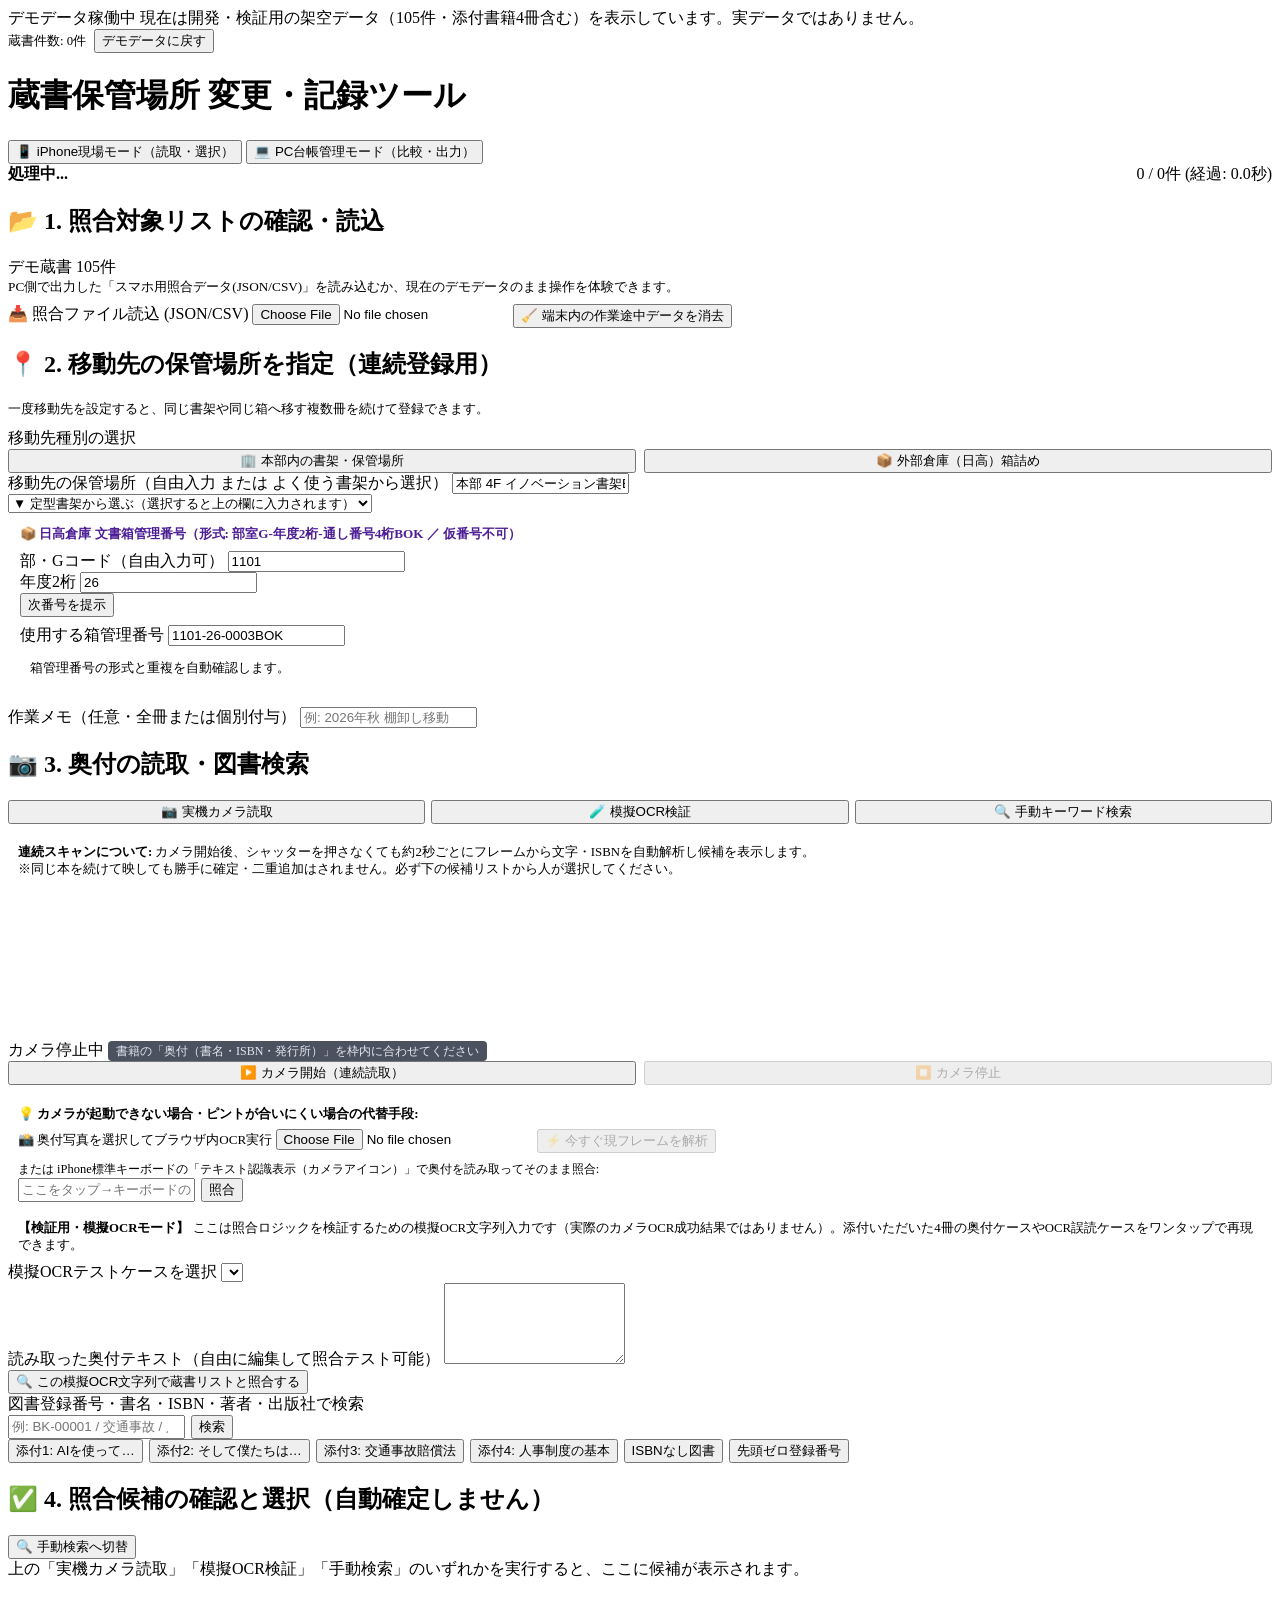
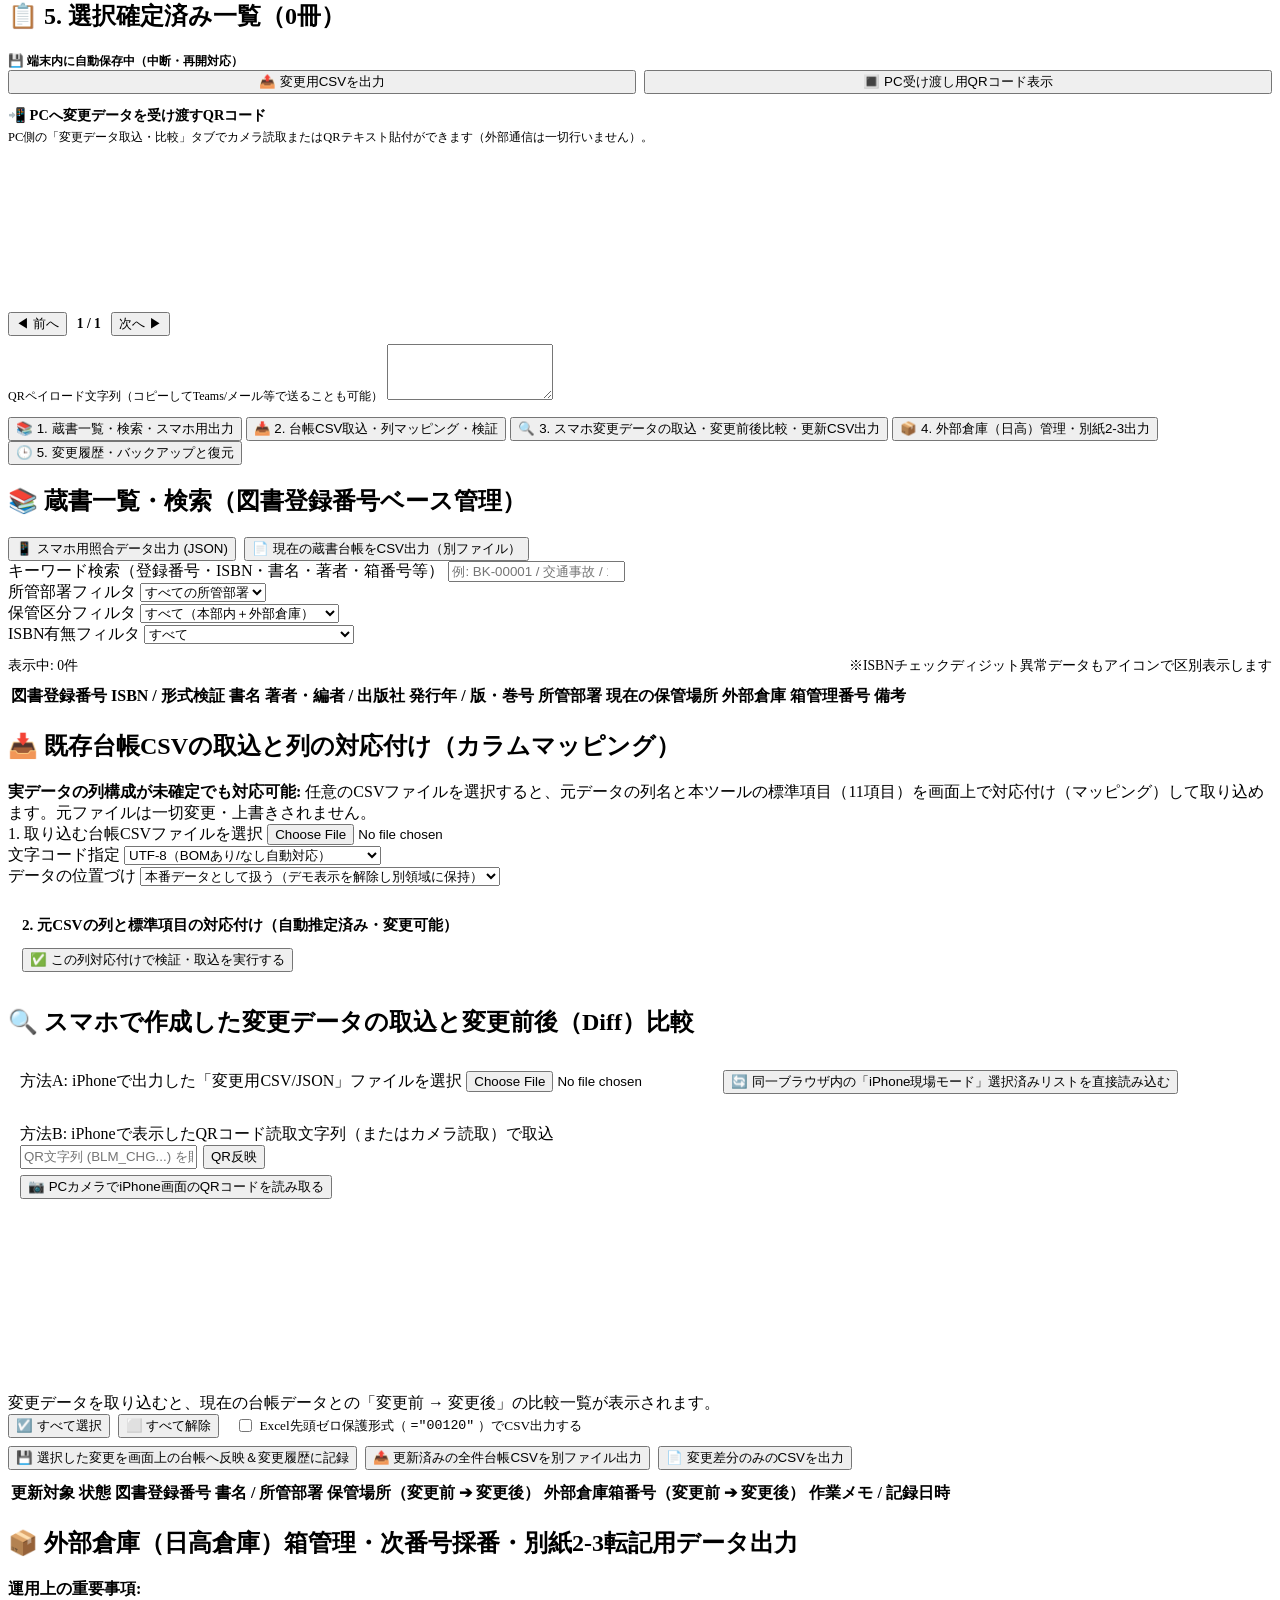
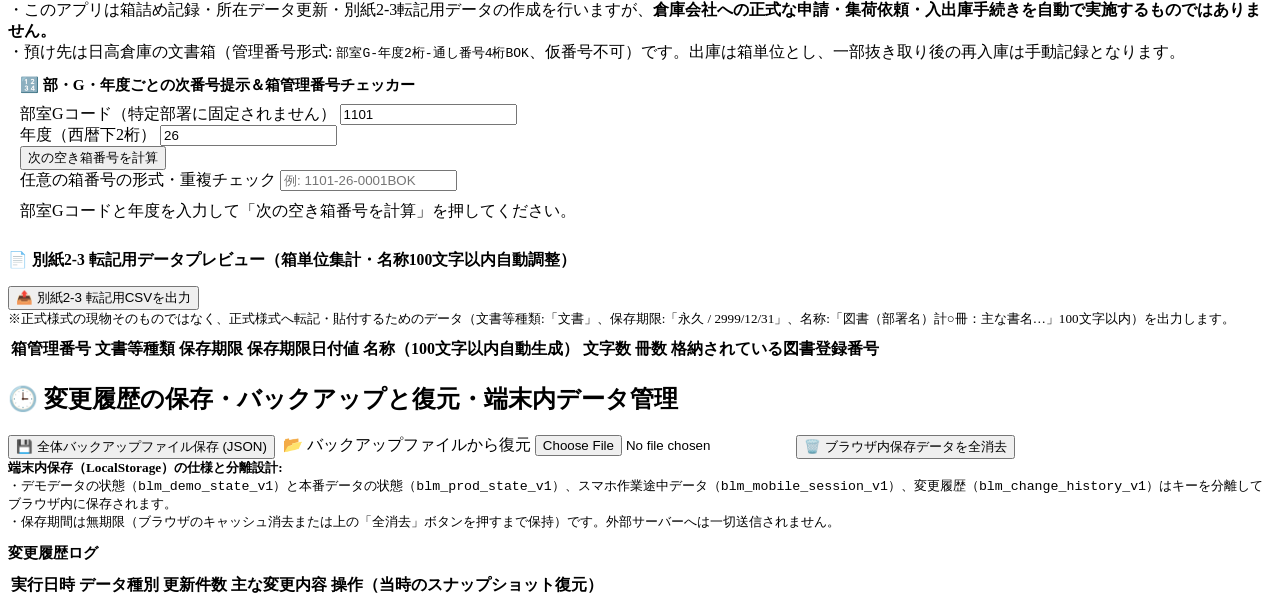
==== index.html @ f061bc01 "Deploy demo app file: index.html" ====
<!DOCTYPE html>
<html lang="ja">
<head>
  <meta charset="UTF-8" />
  <meta name="viewport" content="width=device-width, initial-scale=1.0, maximum-scale=1.0, user-scalable=no" />
  <title>蔵書保管場所 変更・記録システム</title>
  <link rel="stylesheet" href="css/styles.css" />
</head>
<body>

  <!-- データ種別常時明示バナー（デモデータと本番データの混同防止） -->
  <div id="dataModeBanner" class="data-mode-banner is-demo">
    <div>
      <span id="dataModeBadge" class="badge badge-demo">デモデータ稼働中</span>
      <span id="dataModeText">現在は開発・検証用の架空データ（105件・添付書籍4冊含む）を表示しています。実データではありません。</span>
    </div>
    <div style="display:flex; gap:8px; align-items:center;">
      <span id="catalogCountLabel" style="font-size:0.8rem;">蔵書件数: 0件</span>
      <button type="button" id="btnResetToDemo" class="btn btn-outline btn-sm">デモデータに戻す</button>
    </div>
  </div>

  <!-- アプリヘッダー（iPhone現場モード / PC台帳管理モード切替） -->
  <header class="app-header">
    <div class="header-inner">
      <div class="app-title-group">
        <h1 class="app-title">蔵書保管場所 変更・記録ツール</h1>
      </div>
      <div class="mode-switch-group" role="tablist" aria-label="利用端末モード切替">
        <button type="button" id="btnSwitchMobile" class="mode-btn active" role="tab" aria-selected="true">
          📱 iPhone現場モード（読取・選択）
        </button>
        <button type="button" id="btnSwitchPc" class="mode-btn" role="tab" aria-selected="false">
          💻 PC台帳管理モード（比較・出力）
        </button>
      </div>
    </div>
  </header>

  <main class="main-container">
    <!-- 長時間処理用の進捗表示パネル -->
    <div id="globalProgressPanel" class="progress-panel hidden" role="status" aria-live="polite">
      <div style="display:flex; justify-content:space-between; align-items:center;">
        <strong id="progressStepText">処理中...</strong>
        <span id="progressMetaText">0 / 0件 (経過: 0.0秒)</span>
      </div>
      <div class="progress-bar-track">
        <div id="progressBarFill" class="progress-bar-fill"></div>
      </div>
    </div>

    <!-- =================================================================== -->
    <!-- 📱 1. iPhone現場モード（片手操作・連続読取・候補照合・移動先付与） -->
    <!-- =================================================================== -->
    <section id="mobileViewSection" class="view-section mobile-view">

      <!-- ステップ0: 照合用データの確認・読込 -->
      <div class="card">
        <div class="card-header">
          <h2 class="card-title">📂 1. 照合対象リストの確認・読込</h2>
          <span id="mobileCatalogStatus" class="badge badge-demo">デモ蔵書 105件</span>
        </div>
        <p style="margin:0 0 8px 0; font-size:0.83rem; color:var(--text-sub);">
          PC側で出力した「スマホ用照合データ(JSON/CSV)」を読み込むか、現在のデモデータのまま操作を体験できます。
        </p>
        <div style="display:flex; gap:8px; flex-wrap:wrap;">
          <label class="btn btn-outline btn-sm" style="cursor:pointer;">
            📥 照合ファイル読込 (JSON/CSV)
            <input type="file" id="mobileLoadCatalogInput" accept=".json,.csv" class="hidden" />
          </label>
          <button type="button" id="btnMobileClearStorage" class="btn btn-outline btn-sm">
            🧹 端末内の作業途中データを消去
          </button>
        </div>
      </div>

      <!-- ステップ1: 移動先の指定（連続登録のために先に固定セット） -->
      <div class="card" style="border-left: 5px solid var(--primary);">
        <div class="card-header">
          <h2 class="card-title">📍 2. 移動先の保管場所を指定（連続登録用）</h2>
        </div>
        <p style="margin:0 0 10px 0; font-size:0.83rem; color:var(--text-sub);">
          一度移動先を設定すると、同じ書架や同じ箱へ移す複数冊を続けて登録できます。
        </p>

        <div class="form-group">
          <label class="form-label">移動先種別の選択</label>
          <div style="display:grid; grid-template-columns:1fr 1fr; gap:8px;">
            <button type="button" id="btnDestModeHq" class="btn btn-primary">🏢 本部内の書架・保管場所</button>
            <button type="button" id="btnDestModeWarehouse" class="btn btn-outline">📦 外部倉庫（日高）箱詰め</button>
          </div>
        </div>

        <!-- 本部内保管場所の入力欄 -->
        <div id="hqDestConfigArea">
          <div class="form-group">
            <label class="form-label" for="mobileHqLocationInput">移動先の保管場所（自由入力 または よく使う書架から選択）</label>
            <input type="text" id="mobileHqLocationInput" class="input" placeholder="例: 本部 4F イノベーション書架B-1" value="本部 4F イノベーション書架B-1" />
          </div>
          <div class="form-group">
            <select id="mobileHqPresetSelect" class="select">
              <option value="">▼ 定型書架から選ぶ（選択すると上の欄に入力されます）</option>
              <option value="本部 4F イノベーション書架B-1">本部 4F イノベーション書架B-1</option>
              <option value="本部 3F 企画書架A-2">本部 3F 企画書架A-2</option>
              <option value="本部 5F 法務書架C-1">本部 5F 法務書架C-1</option>
              <option value="本部 2F 人事書架D-3">本部 2F 人事書架D-3</option>
              <option value="本部 2F 書庫ロッカー1">本部 2F 書庫ロッカー1</option>
              <option value="本部 6F システム書架S-2">本部 6F システム書架S-2</option>
            </select>
          </div>
        </div>

        <!-- 外部倉庫（日高）箱番号の設定欄 -->
        <div id="warehouseDestConfigArea" class="hidden" style="background:var(--accent-warehouse-light); padding:12px; border-radius:8px; margin-bottom:10px;">
          <div style="font-size:0.82rem; color:#4c1d95; margin-bottom:8px; font-weight:600;">
            📦 日高倉庫 文書箱管理番号（形式: 部室G-年度2桁-通し番号4桁BOK ／ 仮番号不可）
          </div>
          <div class="form-row" style="grid-template-columns: 1fr 90px auto; align-items:end; margin-bottom:8px;">
            <div>
              <label class="form-label" for="mobileBoxDeptInput">部・Gコード（自由入力可）</label>
              <input type="text" id="mobileBoxDeptInput" class="input" placeholder="例: 1101" value="1101" />
            </div>
            <div>
              <label class="form-label" for="mobileBoxYearInput">年度2桁</label>
              <input type="text" id="mobileBoxYearInput" class="input" placeholder="26" value="26" maxlength="2" />
            </div>
            <div>
              <button type="button" id="btnSuggestNextBoxMobile" class="btn btn-warehouse">次番号を提示</button>
            </div>
          </div>
          <div class="form-group" style="margin-bottom:6px;">
            <label class="form-label" for="mobileBoxNumberInput">使用する箱管理番号</label>
            <input type="text" id="mobileBoxNumberInput" class="input" placeholder="例: 1101-26-0001BOK" value="1101-26-0003BOK" />
          </div>
          <div id="mobileBoxValidationStatus" class="alert alert-info" style="margin-bottom:0; padding:8px 10px; font-size:0.8rem;">
            箱管理番号の形式と重複を自動確認します。
          </div>
        </div>

        <div class="form-group" style="margin-bottom:0;">
          <label class="form-label" for="mobileWorkerNoteInput">作業メモ（任意・全冊または個別付与）</label>
          <input type="text" id="mobileWorkerNoteInput" class="input" placeholder="例: 2026年秋 棚卸し移動" />
        </div>
      </div>

      <!-- ステップ2: 奥付の読取（カメラ連続読取 / 模擬OCR検証 / 手動検索） -->
      <div class="card">
        <div class="card-header">
          <h2 class="card-title">📷 3. 奥付の読取・図書検索</h2>
        </div>

        <!-- 読取モード切替ボタン -->
        <div style="display:grid; grid-template-columns:1fr 1fr 1fr; gap:6px; margin-bottom:12px;">
          <button type="button" id="btnScanTabCamera" class="btn btn-primary btn-sm">📷 実機カメラ読取</button>
          <button type="button" id="btnScanTabMockOcr" class="btn btn-outline btn-sm">🧪 模擬OCR検証</button>
          <button type="button" id="btnScanTabManual" class="btn btn-outline btn-sm">🔍 手動キーワード検索</button>
        </div>

        <!-- (A) 実機カメラ連続読取パネル -->
        <div id="scanPanelCamera">
          <div class="alert alert-info" style="font-size:0.8rem; padding:8px 10px;">
            <strong>連続スキャンについて:</strong> カメラ開始後、シャッターを押さなくても約2秒ごとにフレームから文字・ISBNを自動解析し候補を表示します。<br/>
            ※同じ本を続けて映しても勝手に確定・二重追加はされません。必ず下の候補リストから人が選択してください。
          </div>

          <div class="camera-box" id="cameraViewport">
            <video id="cameraVideo" playsinline muted></video>
            <canvas id="cameraCaptureCanvas" class="hidden"></canvas>
            <div class="camera-guide-overlay">
              <span id="cameraStatusPill" class="camera-status-pill">カメラ停止中</span>
              <span style="font-size:0.75rem; color:#e2e8f0; background:rgba(15,23,42,0.75); padding:3px 8px; border-radius:4px; align-self:center;">
                書籍の「奥付（書名・ISBN・発行所）」を枠内に合わせてください
              </span>
            </div>
          </div>

          <div style="display:grid; grid-template-columns:1fr 1fr; gap:8px; margin-bottom:10px;">
            <button type="button" id="btnStartCamera" class="btn btn-primary">▶️ カメラ開始（連続読取）</button>
            <button type="button" id="btnStopCamera" class="btn btn-danger" disabled>⏹️ カメラ停止</button>
          </div>

          <!-- カメラが使えない環境や反射時の代替操作（静止画選択 & iOS標準テキスト認識入力） -->
          <div style="background:var(--bg-subtle); border:1px solid var(--border-color); border-radius:8px; padding:10px; font-size:0.82rem;">
            <div style="font-weight:700; margin-bottom:6px; color:var(--text-main);">
              💡 カメラが起動できない場合・ピントが合いにくい場合の代替手段:
            </div>
            <div style="display:flex; flex-wrap:wrap; gap:8px; margin-bottom:8px;">
              <label class="btn btn-outline btn-sm" style="cursor:pointer;">
                📸 奥付写真を選択してブラウザ内OCR実行
                <input type="file" id="cameraPhotoFallbackInput" accept="image/*" capture="environment" class="hidden" />
              </label>
              <button type="button" id="btnAnalyzeCurrentFrameNow" class="btn btn-outline btn-sm" disabled>
                ⚡ 今すぐ現フレームを解析
              </button>
            </div>
            <div>
              <label class="form-label" for="iosLiveTextInput" style="font-size:0.78rem;">
                または iPhone標準キーボードの「テキスト認識表示（カメラアイコン）」で奥付を読み取ってそのまま照合:
              </label>
              <div style="display:flex; gap:6px;">
                <input type="text" id="iosLiveTextInput" class="input" placeholder="ここをタップ→キーボードのカメラ読取またはISBN入力" />
                <button type="button" id="btnRunLiveTextMatch" class="btn btn-primary btn-sm" style="white-space:nowrap;">照合</button>
              </div>
            </div>
          </div>
        </div>

        <!-- (B) 模擬OCR検証パネル（実機カメラなしで全ケースを検証可能） -->
        <div id="scanPanelMockOcr" class="hidden">
          <div class="alert alert-warning" style="font-size:0.8rem; padding:8px 10px;">
            <strong>【検証用・模擬OCRモード】</strong> ここは照合ロジックを検証するための模擬OCR文字列入力です（実際のカメラOCR成功結果ではありません）。添付いただいた4冊の奥付ケースやOCR誤読ケースをワンタップで再現できます。
          </div>
          <div class="form-group">
            <label class="form-label" for="mockOcrPresetSelect">模擬OCRテストケースを選択</label>
            <select id="mockOcrPresetSelect" class="select"></select>
          </div>
          <div class="form-group">
            <label class="form-label" for="mockOcrRawTextarea">読み取った奥付テキスト（自由に編集して照合テスト可能）</label>
            <textarea id="mockOcrRawTextarea" class="textarea" rows="5"></textarea>
          </div>
          <button type="button" id="btnExecuteMockOcrMatch" class="btn btn-primary btn-block">
            🔍 この模擬OCR文字列で蔵書リストと照合する
          </button>
        </div>

        <!-- (C) 手動検索パネル（ISBNなし・OCR誤認識時の即時切替先） -->
        <div id="scanPanelManual" class="hidden">
          <div class="form-group">
            <label class="form-label" for="mobileManualSearchInput">図書登録番号・書名・ISBN・著者・出版社で検索</label>
            <div style="display:flex; gap:6px;">
              <input type="search" id="mobileManualSearchInput" class="input" placeholder="例: BK-00001 / 交通事故 / 人事制度 / 00120" />
              <button type="button" id="btnMobileManualSearch" class="btn btn-primary">検索</button>
            </div>
          </div>
          <div style="display:flex; gap:6px; flex-wrap:wrap;">
            <button type="button" class="btn btn-outline btn-sm quick-search-btn" data-query="AIを使って考える">添付1: AIを使って…</button>
            <button type="button" class="btn btn-outline btn-sm quick-search-btn" data-query="組織を進化させていく">添付2: そして僕たちは…</button>
            <button type="button" class="btn btn-outline btn-sm quick-search-btn" data-query="交通事故賠償法">添付3: 交通事故賠償法</button>
            <button type="button" class="btn btn-outline btn-sm quick-search-btn" data-query="人事制度の基本">添付4: 人事制度の基本</button>
            <button type="button" class="btn btn-outline btn-sm quick-search-btn" data-query="規程集">ISBNなし図書</button>
            <button type="button" class="btn btn-outline btn-sm quick-search-btn" data-query="0012">先頭ゼロ登録番号</button>
          </div>
        </div>
      </div>

      <!-- ステップ3: 照合結果・候補一覧（人が現物と図書登録番号を確認して選択） -->
      <div class="card">
        <div class="card-header">
          <h2 class="card-title">✅ 4. 照合候補の確認と選択（自動確定しません）</h2>
          <button type="button" id="btnSwitchToManualFromResult" class="btn btn-outline btn-sm">🔍 手動検索へ切替</button>
        </div>

        <div id="matchStatusBanner" class="alert alert-info">
          上の「実機カメラ読取」「模擬OCR検証」「手動検索」のいずれかを実行すると、ここに候補が表示されます。
        </div>

        <div id="candidatesContainer"></div>
      </div>

      <!-- ステップ4: 選択済み一覧・中断再開・変更用CSV/QR出力 -->
      <div class="card" style="border-top: 4px solid var(--success);">
        <div class="card-header">
          <h2 class="card-title">📋 5. 選択確定済み一覧（<span id="mobileSelectedCount">0</span>冊）</h2>
          <span style="font-size:0.78rem; color:var(--success); font-weight:700;">💾 端末内に自動保存中（中断・再開対応）</span>
        </div>

        <div style="display:flex; flex-wrap:wrap; gap:8px; margin-bottom:12px;">
          <button type="button" id="btnExportMobileCsv" class="btn btn-success" style="flex:1;">
            📤 変更用CSVを出力
          </button>
          <button type="button" id="btnShowMobileQr" class="btn btn-primary" style="flex:1;">
            🔳 PC受け渡し用QRコード表示
          </button>
        </div>

        <!-- QRコード表示エリア（トグル表示） -->
        <div id="mobileQrArea" class="qr-display-box hidden" style="margin-bottom:12px;">
          <div style="font-weight:700; font-size:0.9rem; margin-bottom:4px;">
            📲 PCへ変更データを受け渡すQRコード
          </div>
          <p style="font-size:0.78rem; color:var(--text-sub); margin:0 0 6px 0;">
            PC側の「変更データ取込・比較」タブでカメラ読取またはQRテキスト貼付ができます（外部通信は一切行いません）。
          </p>
          <canvas id="mobileQrCanvas"></canvas>
          <div style="display:flex; align-items:center; gap:10px; margin-top:6px;">
            <button type="button" id="btnPrevQrPage" class="btn btn-outline btn-sm">◀ 前へ</button>
            <span id="mobileQrPageLabel" style="font-size:0.85rem; font-weight:700;">1 / 1</span>
            <button type="button" id="btnNextQrPage" class="btn btn-outline btn-sm">次へ ▶</button>
          </div>
          <div style="width:100%; margin-top:8px; text-align:left;">
            <label class="form-label" style="font-size:0.75rem;">QRペイロード文字列（コピーしてTeams/メール等で送ることも可能）</label>
            <textarea id="mobileQrPayloadText" class="textarea" rows="2" readonly style="font-size:0.75rem; min-height:50px;"></textarea>
          </div>
        </div>

        <div id="mobileSelectedListContainer"></div>
      </div>

    </section>

    <!-- =================================================================== -->
    <!-- 💻 2. PC台帳管理モード（一覧・CSV取込・変更前後比較・外部倉庫帳票・履歴） -->
    <!-- =================================================================== -->
    <section id="pcViewSection" class="view-section hidden">

      <!-- PCサブナビゲーション -->
      <nav class="sub-nav" aria-label="PC管理メニュー">
        <button type="button" class="sub-tab-btn active" data-pctab="pcTabCatalog">📚 1. 蔵書一覧・検索・スマホ用出力</button>
        <button type="button" class="sub-tab-btn" data-pctab="pcTabImport">📥 2. 台帳CSV取込・列マッピング・検証</button>
        <button type="button" class="sub-tab-btn" data-pctab="pcTabDiff">🔍 3. スマホ変更データの取込・変更前後比較・更新CSV出力</button>
        <button type="button" class="sub-tab-btn" data-pctab="pcTabWarehouse">📦 4. 外部倉庫（日高）管理・別紙2-3出力</button>
        <button type="button" class="sub-tab-btn" data-pctab="pcTabHistory">🕒 5. 変更履歴・バックアップと復元</button>
      </nav>

      <!-- PCタブ1: 蔵書一覧・検索・スマホ用照合データ出力 -->
      <div id="pcTabCatalog" class="pc-tab-panel">
        <div class="card">
          <div class="card-header">
            <h2 class="card-title">📚 蔵書一覧・検索（図書登録番号ベース管理）</h2>
            <div style="display:flex; gap:8px; flex-wrap:wrap;">
              <button type="button" id="btnExportPhoneJson" class="btn btn-primary btn-sm">
                📱 スマホ用照合データ出力 (JSON)
              </button>
              <button type="button" id="btnExportCatalogCsv" class="btn btn-outline btn-sm">
                📄 現在の蔵書台帳をCSV出力（別ファイル）
              </button>
            </div>
          </div>

          <div class="form-row" style="margin-bottom:12px;">
            <div>
              <label class="form-label" for="pcCatalogSearchInput">キーワード検索（登録番号・ISBN・書名・著者・箱番号等）</label>
              <input type="search" id="pcCatalogSearchInput" class="input" placeholder="例: BK-00001 / 交通事故 / 1101-26-0001BOK" />
            </div>
            <div>
              <label class="form-label" for="pcFilterDept">所管部署フィルタ</label>
              <select id="pcFilterDept" class="select">
                <option value="">すべての所管部署</option>
              </select>
            </div>
            <div>
              <label class="form-label" for="pcFilterStorage">保管区分フィルタ</label>
              <select id="pcFilterStorage" class="select">
                <option value="">すべて（本部内＋外部倉庫）</option>
                <option value="HQ">🏢 本部内保管のみ</option>
                <option value="WAREHOUSE">📦 外部倉庫（日高）保管のみ</option>
              </select>
            </div>
            <div>
              <label class="form-label" for="pcFilterIsbn">ISBN有無フィルタ</label>
              <select id="pcFilterIsbn" class="select">
                <option value="">すべて</option>
                <option value="HAS_ISBN">ISBNあり</option>
                <option value="NO_ISBN">ISBNなし（非売品・規程集等）</option>
              </select>
            </div>
          </div>

          <div style="margin-bottom:8px; font-size:0.85rem; color:var(--text-sub); display:flex; justify-content:space-between;">
            <span id="pcCatalogFilterSummary">表示中: 0件</span>
            <span>※ISBNチェックディジット異常データもアイコンで区別表示します</span>
          </div>

          <div class="table-wrap" style="max-height:540px; overflow-y:auto;">
            <table class="data-table">
              <thead>
                <tr>
                  <th>図書登録番号</th>
                  <th>ISBN / 形式検証</th>
                  <th>書名</th>
                  <th>著者・編者 / 出版社</th>
                  <th>発行年 / 版・巻号</th>
                  <th>所管部署</th>
                  <th>現在の保管場所</th>
                  <th>外部倉庫 箱管理番号</th>
                  <th>備考</th>
                </tr>
              </thead>
              <tbody id="pcCatalogTableBody"></tbody>
            </table>
          </div>
        </div>
      </div>

      <!-- PCタブ2: CSV取込・列マッピング・台帳データ検証 -->
      <div id="pcTabImport" class="pc-tab-panel hidden">
        <div class="card">
          <div class="card-header">
            <h2 class="card-title">📥 既存台帳CSVの取込と列の対応付け（カラムマッピング）</h2>
          </div>
          <div class="alert alert-info">
            <strong>実データの列構成が未確定でも対応可能:</strong> 任意のCSVファイルを選択すると、元データの列名と本ツールの標準項目（11項目）を画面上で対応付け（マッピング）して取り込めます。元ファイルは一切変更・上書きされません。
          </div>

          <div class="form-row" style="align-items:end; margin-bottom:14px;">
            <div>
              <label class="form-label" for="pcCsvFileInput">1. 取り込む台帳CSVファイルを選択</label>
              <input type="file" id="pcCsvFileInput" accept=".csv,.txt" class="input" />
            </div>
            <div>
              <label class="form-label" for="pcCsvEncodingSelect">文字コード指定</label>
              <select id="pcCsvEncodingSelect" class="select">
                <option value="UTF-8">UTF-8（BOMあり/なし自動対応）</option>
                <option value="Shift_JIS">Shift_JIS (CP932 / Windows Excel標準)</option>
              </select>
            </div>
            <div>
              <label class="form-label" for="pcCsvDataKindSelect">データの位置づけ</label>
              <select id="pcCsvDataKindSelect" class="select">
                <option value="PRODUCTION">本番データとして扱う（デモ表示を解除し別領域に保持）</option>
                <option value="DEMO">検証用デモデータとして扱う</option>
              </select>
            </div>
          </div>

          <!-- 列マッピング設定エリア（ファイル選択後に表示） -->
          <div id="columnMappingSection" class="hidden" style="background:var(--bg-subtle); padding:14px; border-radius:8px; border:1px solid var(--border-color); margin-bottom:14px;">
            <h3 style="margin:0 0 8px 0; font-size:0.95rem;">2. 元CSVの列と標準項目の対応付け（自動推定済み・変更可能）</h3>
            <div id="columnMappingGrid" class="form-row" style="grid-template-columns: repeat(auto-fill, minmax(240px, 1fr));"></div>
            <div style="margin-top:12px; display:flex; gap:10px;">
              <button type="button" id="btnApplyMappedCsv" class="btn btn-primary">
                ✅ この列対応付けで検証・取込を実行する
              </button>
            </div>
          </div>

          <!-- 図書登録番号の重複・必須項目・ISBN形式チェック結果 -->
          <div id="catalogValidationResultBox"></div>
        </div>
      </div>

      <!-- PCタブ3: スマホ変更データの取込・変更前後比較・台帳更新用CSV出力 -->
      <div id="pcTabDiff" class="pc-tab-panel hidden">
        <div class="card">
          <div class="card-header">
            <h2 class="card-title">🔍 スマホで作成した変更データの取込と変更前後（Diff）比較</h2>
          </div>

          <div class="form-row" style="margin-bottom:14px;">
            <div style="background:var(--bg-subtle); padding:12px; border-radius:8px; border:1px solid var(--border-color);">
              <label class="form-label">方法A: iPhoneで出力した「変更用CSV/JSON」ファイルを選択</label>
              <input type="file" id="pcImportChangesFileInput" accept=".csv,.json" class="input" style="margin-bottom:8px;" />
              <button type="button" id="btnLoadChangesFromMobileSession" class="btn btn-outline btn-sm btn-block">
                🔄 同一ブラウザ内の「iPhone現場モード」選択済みリストを直接読み込む
              </button>
            </div>

            <div style="background:var(--bg-subtle); padding:12px; border-radius:8px; border:1px solid var(--border-color);">
              <label class="form-label" for="pcQrPasteInput">方法B: iPhoneで表示したQRコード読取文字列（またはカメラ読取）で取込</label>
              <div style="display:flex; gap:6px; margin-bottom:6px;">
                <input type="text" id="pcQrPasteInput" class="input" placeholder="QR文字列 (BLM_CHG...) を貼り付け" />
                <button type="button" id="btnImportQrText" class="btn btn-primary btn-sm" style="white-space:nowrap;">QR反映</button>
              </div>
              <button type="button" id="btnStartPcQrCamera" class="btn btn-outline btn-sm btn-block">
                📷 PCカメラでiPhone画面のQRコードを読み取る
              </button>
              <div id="pcQrCameraBox" class="camera-box hidden" style="min-height:160px; margin-top:8px;">
                <video id="pcQrVideo" playsinline muted></video>
              </div>
            </div>
          </div>

          <!-- 比較一覧と更新対象選択 -->
          <div id="pcDiffSummaryBanner" class="alert alert-info">
            変更データを取り込むと、現在の台帳データとの「変更前 → 変更後」の比較一覧が表示されます。
          </div>

          <div style="display:flex; flex-wrap:wrap; justify-content:space-between; align-items:center; gap:8px; margin-bottom:10px;">
            <div style="display:flex; gap:8px; align-items:center;">
              <button type="button" id="btnDiffSelectAll" class="btn btn-outline btn-sm">☑️ すべて選択</button>
              <button type="button" id="btnDiffDeselectAll" class="btn btn-outline btn-sm">⬜ すべて解除</button>
              <label style="font-size:0.83rem; display:inline-flex; align-items:center; gap:4px; margin-left:8px;">
                <input type="checkbox" id="chkProtectLeadingZero" />
                Excel先頭ゼロ保護形式（<code>="00120"</code>）でCSV出力する
              </label>
            </div>
            <div style="display:flex; gap:8px; flex-wrap:wrap;">
              <button type="button" id="btnApplyDiffToMemory" class="btn btn-primary btn-sm">
                💾 選択した変更を画面上の台帳へ反映＆変更履歴に記録
              </button>
              <button type="button" id="btnExportUpdatedCatalogCsv" class="btn btn-success btn-sm">
                📤 更新済みの全件台帳CSVを別ファイル出力
              </button>
              <button type="button" id="btnExportDiffOnlyCsv" class="btn btn-outline btn-sm">
                📄 変更差分のみのCSVを出力
              </button>
            </div>
          </div>

          <div class="table-wrap">
            <table class="data-table">
              <thead>
                <tr>
                  <th>更新対象</th>
                  <th>状態</th>
                  <th>図書登録番号</th>
                  <th>書名 / 所管部署</th>
                  <th>保管場所（変更前 ➔ 変更後）</th>
                  <th>外部倉庫箱番号（変更前 ➔ 変更後）</th>
                  <th>作業メモ / 記録日時</th>
                </tr>
              </thead>
              <tbody id="pcDiffTableBody"></tbody>
            </table>
          </div>
        </div>
      </div>

      <!-- PCタブ4: 外部倉庫（日高倉庫）箱管理・別紙2-3転記用データ出力 -->
      <div id="pcTabWarehouse" class="pc-tab-panel hidden">
        <div class="card">
          <div class="card-header">
            <h2 class="card-title">📦 外部倉庫（日高倉庫）箱管理・次番号採番・別紙2-3転記用データ出力</h2>
          </div>

          <div class="alert alert-warning">
            <strong>運用上の重要事項:</strong><br/>
            ・このアプリは箱詰め記録・所在データ更新・別紙2-3転記用データの作成を行いますが、<strong>倉庫会社への正式な申請・集荷依頼・入出庫手続きを自動で実施するものではありません。</strong><br/>
            ・預け先は日高倉庫の文書箱（管理番号形式: <code>部室G-年度2桁-通し番号4桁BOK</code>、仮番号不可）です。出庫は箱単位とし、一部抜き取り後の再入庫は手動記録となります。
          </div>

          <!-- 部・G・年度ごとの次番号確認シミュレータ -->
          <div style="background:var(--bg-subtle); padding:12px; border-radius:8px; border:1px solid var(--border-color); margin-bottom:16px;">
            <h3 style="margin:0 0 8px 0; font-size:0.95rem;">🔢 部・G・年度ごとの次番号提示＆箱管理番号チェッカー</h3>
            <div class="form-row" style="align-items:end;">
              <div>
                <label class="form-label" for="pcBoxDeptInput">部室Gコード（特定部署に固定されません）</label>
                <input type="text" id="pcBoxDeptInput" class="input" value="1101" placeholder="例: 1101, 1302, 0105, GA01" />
              </div>
              <div>
                <label class="form-label" for="pcBoxYearInput">年度（西暦下2桁）</label>
                <input type="text" id="pcBoxYearInput" class="input" value="26" maxlength="2" />
              </div>
              <div>
                <button type="button" id="btnPcSuggestBox" class="btn btn-warehouse">次の空き箱番号を計算</button>
              </div>
              <div>
                <label class="form-label" for="pcCheckBoxNumberInput">任意の箱番号の形式・重複チェック</label>
                <input type="text" id="pcCheckBoxNumberInput" class="input" placeholder="例: 1101-26-0001BOK" />
              </div>
            </div>
            <div id="pcBoxCheckerResult" class="alert alert-info" style="margin-top:10px; margin-bottom:0;">
              部室Gコードと年度を入力して「次の空き箱番号を計算」を押してください。
            </div>
          </div>

          <!-- 別紙2-3 転記用データ一覧とCSV出力 -->
          <div class="card-header" style="margin-top:8px;">
            <h3 class="card-title" style="font-size:0.98rem;">📄 別紙2-3 転記用データプレビュー（箱単位集計・名称100文字以内自動調整）</h3>
            <button type="button" id="btnExportBesshi23Csv" class="btn btn-success btn-sm">
              📤 別紙2-3 転記用CSVを出力
            </button>
          </div>
          <p style="font-size:0.82rem; color:var(--text-sub); margin:0 0 8px 0;">
            ※正式様式の現物そのものではなく、正式様式へ転記・貼付するためのデータ（文書等種類:「文書」、保存期限:「永久 / 2999/12/31」、名称:「図書（部署名）計○冊：主な書名…」100文字以内）を出力します。
          </p>

          <div class="table-wrap">
            <table class="data-table">
              <thead>
                <tr>
                  <th>箱管理番号</th>
                  <th>文書等種類</th>
                  <th>保存期限</th>
                  <th>保存期限日付値</th>
                  <th>名称（100文字以内自動生成）</th>
                  <th>文字数</th>
                  <th>冊数</th>
                  <th>格納されている図書登録番号</th>
                </tr>
              </thead>
              <tbody id="pcBesshi23TableBody"></tbody>
            </table>
          </div>
        </div>
      </div>

      <!-- PCタブ5: 変更履歴の保存・バックアップと復元 -->
      <div id="pcTabHistory" class="pc-tab-panel hidden">
        <div class="card">
          <div class="card-header">
            <h2 class="card-title">🕒 変更履歴の保存・バックアップと復元・端末内データ管理</h2>
            <div style="display:flex; gap:8px; flex-wrap:wrap;">
              <button type="button" id="btnDownloadBackupJson" class="btn btn-primary btn-sm">
                💾 全体バックアップファイル保存 (JSON)
              </button>
              <label class="btn btn-outline btn-sm" style="cursor:pointer;">
                📂 バックアップファイルから復元
                <input type="file" id="pcRestoreBackupInput" accept=".json" class="hidden" />
              </label>
              <button type="button" id="btnClearAllLocalData" class="btn btn-danger btn-sm">
                🗑️ ブラウザ内保存データを全消去
              </button>
            </div>
          </div>

          <div class="alert alert-info" style="font-size:0.83rem;">
            <strong>端末内保存（LocalStorage）の仕様と分離設計:</strong><br/>
            ・デモデータの状態（<code>blm_demo_state_v1</code>）と本番データの状態（<code>blm_prod_state_v1</code>）、スマホ作業途中データ（<code>blm_mobile_session_v1</code>）、変更履歴（<code>blm_change_history_v1</code>）はキーを分離してブラウザ内に保存されます。<br/>
            ・保存期間は無期限（ブラウザのキャッシュ消去または上の「全消去」ボタンを押すまで保持）です。外部サーバーへは一切送信されません。
          </div>

          <h3 style="font-size:0.95rem; margin:12px 0 8px 0;">変更履歴ログ</h3>
          <div class="table-wrap">
            <table class="data-table">
              <thead>
                <tr>
                  <th>実行日時</th>
                  <th>データ種別</th>
                  <th>更新件数</th>
                  <th>主な変更内容</th>
                  <th>操作（当時のスナップショット復元）</th>
                </tr>
              </thead>
              <tbody id="pcHistoryTableBody"></tbody>
            </table>
          </div>
        </div>
      </div>

    </section>
  </main>

  <!-- トースト通知領域 -->
  <div id="toastContainer" class="toast-container" aria-live="assertive"></div>

  <!-- スクリプト読込（ローカル完結・外部への業務データ送信ゼロ） -->
  <script src="js/demo_data.js"></script>
  <script src="js/core_logic.js"></script>
  <script src="js/qrcode_mini.js"></script>
  <script src="js/app.js"></script>
</body>
</html>
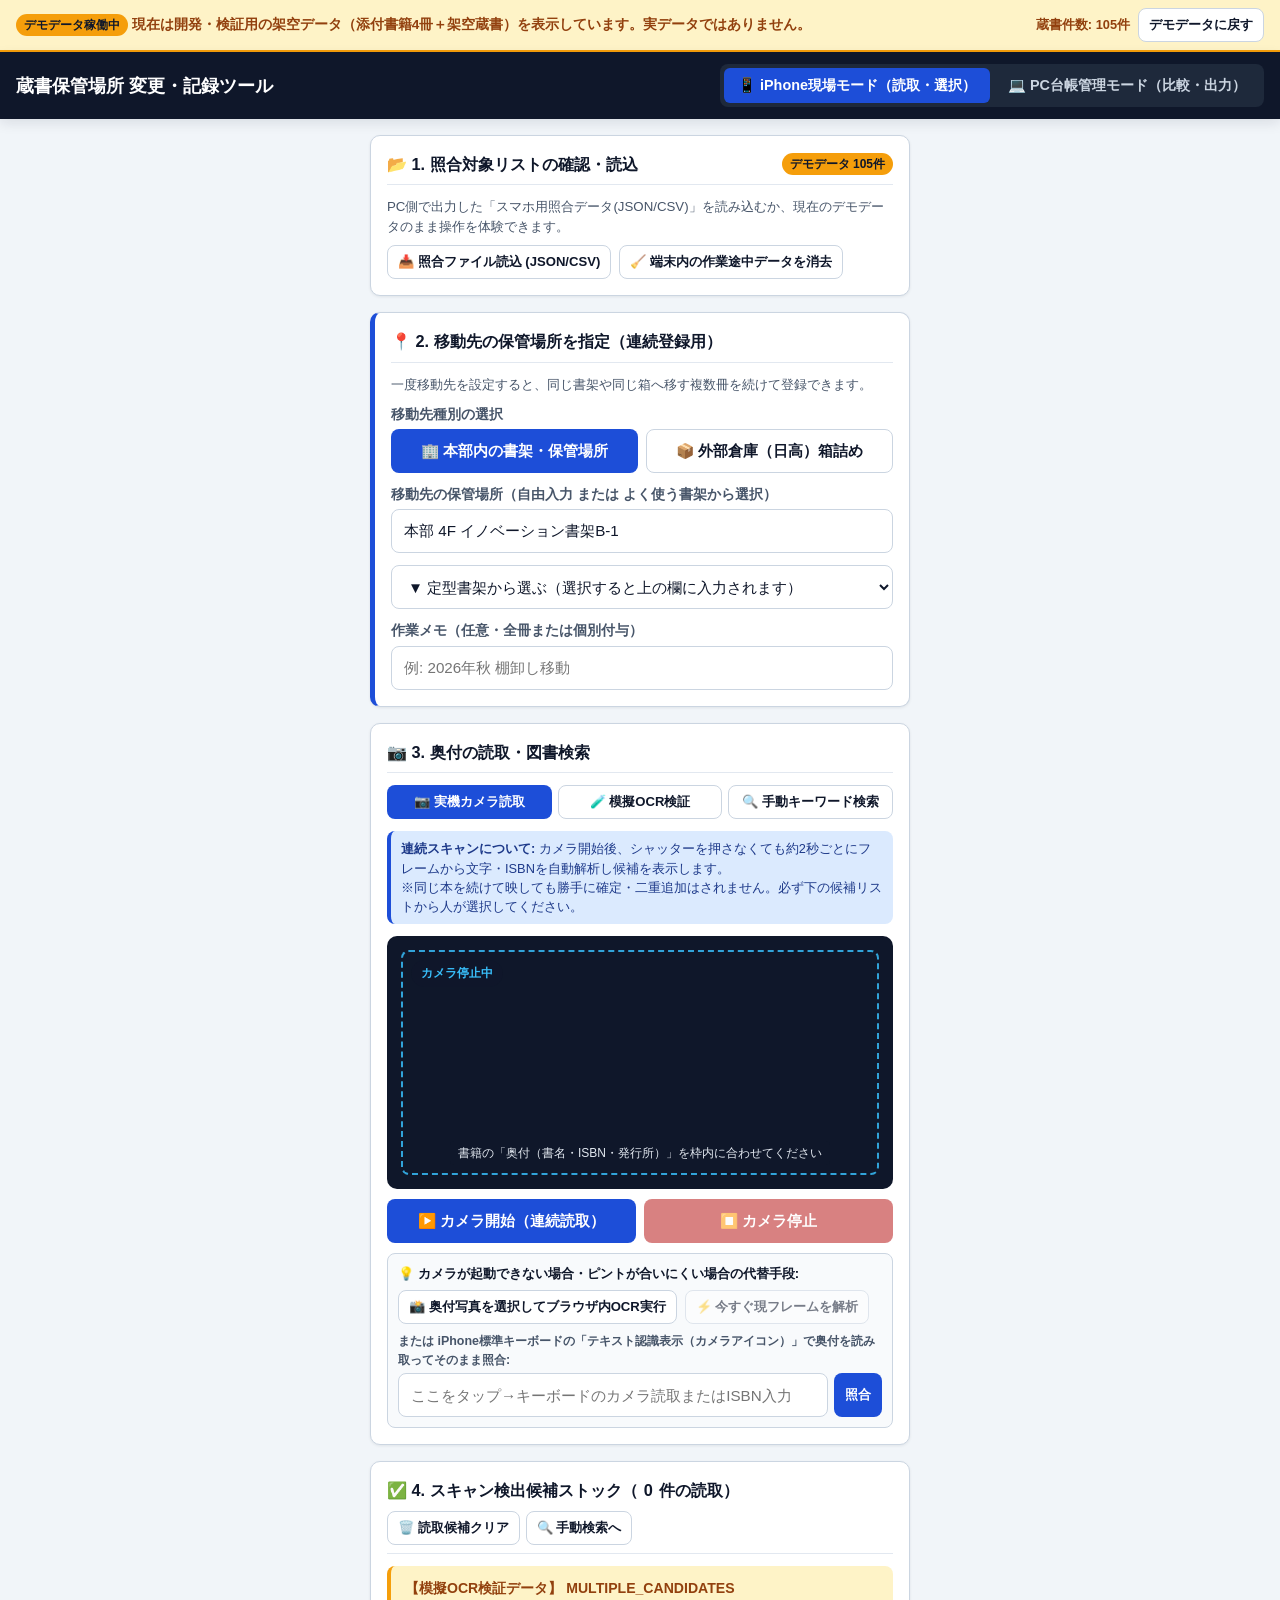
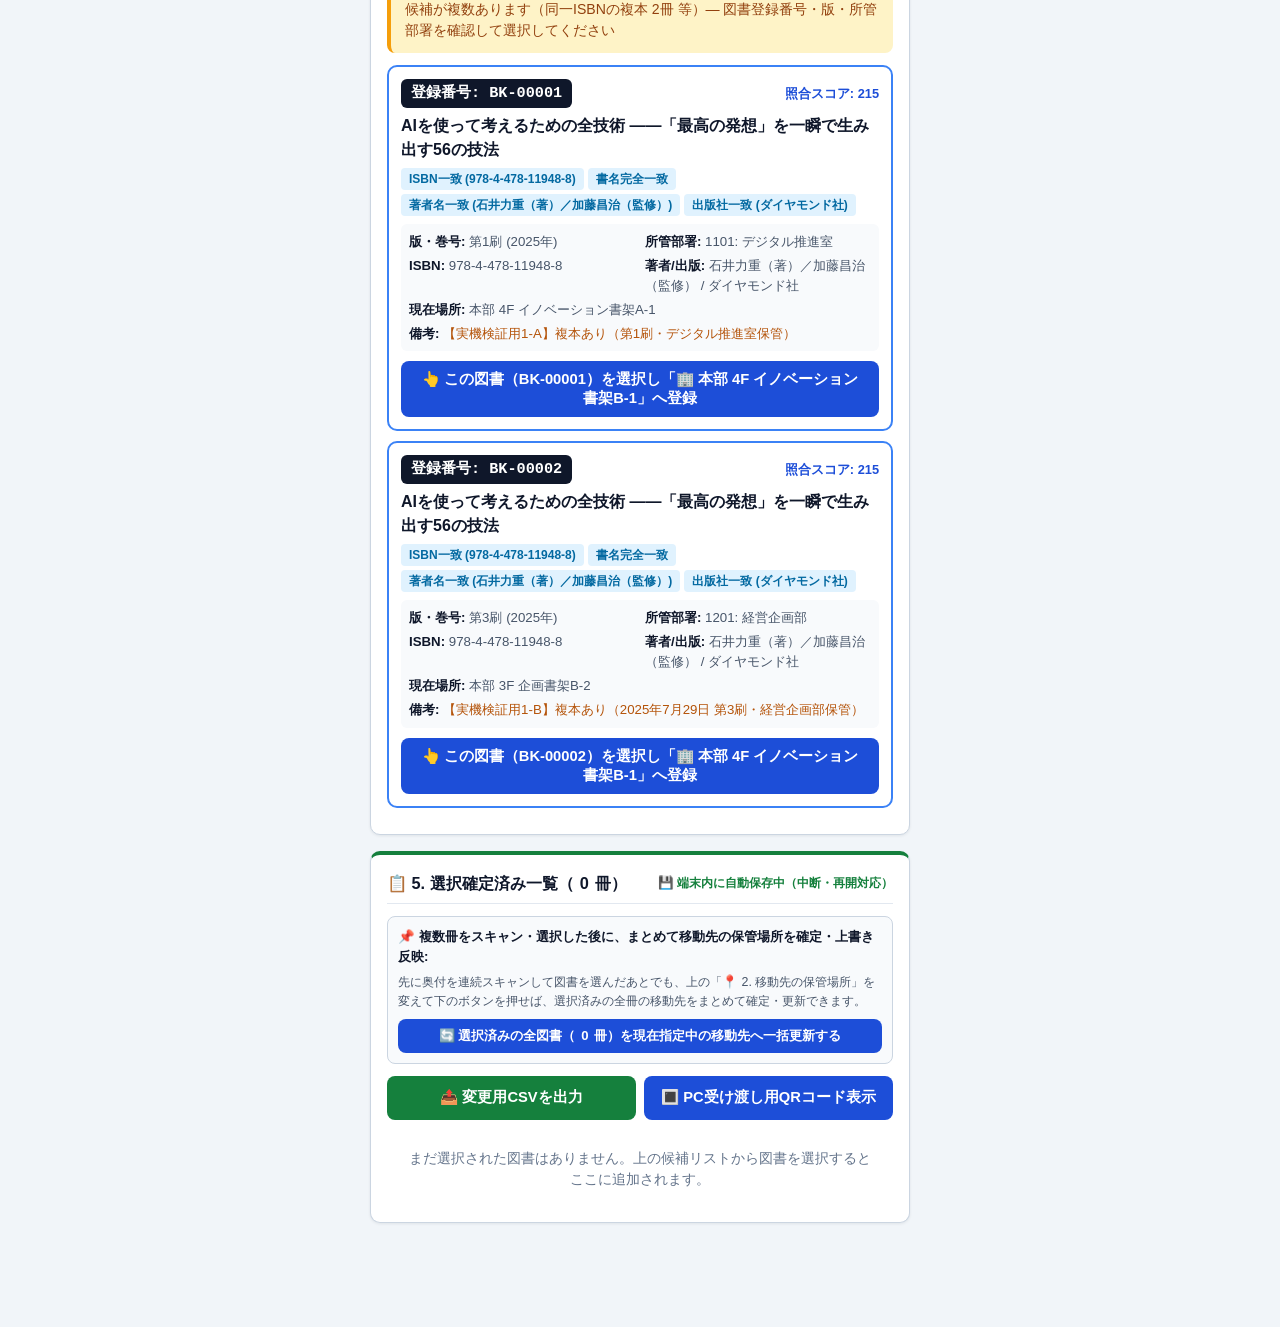
==== commit f6093690: "Deploy demo app file: index.html" ====
--- a/index.html
+++ b/index.html
@@ -243,25 +243,42 @@
         </div>
       </div>
 
-      <!-- ステップ3: 照合結果・候補一覧（人が現物と図書登録番号を確認して選択） -->
+      <!-- ステップ3: 照合結果・連続スキャン候補ストック（消えずに蓄積され、後から選択・場所確定可能） -->
       <div class="card">
         <div class="card-header">
-          <h2 class="card-title">✅ 4. 照合候補の確認と選択（自動確定しません）</h2>
-          <button type="button" id="btnSwitchToManualFromResult" class="btn btn-outline btn-sm">🔍 手動検索へ切替</button>
+          <h2 class="card-title">✅ 4. スキャン検出候補ストック（<span id="scannedBatchCount">0</span>件の読取）</h2>
+          <div style="display:flex; gap:6px;">
+            <button type="button" id="btnClearScannedBatches" class="btn btn-outline btn-sm">🗑️ 読取候補クリア</button>
+            <button type="button" id="btnSwitchToManualFromResult" class="btn btn-outline btn-sm">🔍 手動検索へ</button>
+          </div>
         </div>
 
         <div id="matchStatusBanner" class="alert alert-info">
-          上の「実機カメラ読取」「模擬OCR検証」「手動検索」のいずれかを実行すると、ここに候補が表示されます。
+          カメラで複数の奥付を連続スキャンすると、読み取れた候補が消えずにここへ次々とストック（蓄積）されます。<br/>
+          複数冊をスキャンし終えたあとで、各候補の「選択」ボタンを押すか、下の「選択確定済み一覧」でまとめて保管場所を確定・変更できます。
         </div>
 
         <div id="candidatesContainer"></div>
       </div>
 
-      <!-- ステップ4: 選択済み一覧・中断再開・変更用CSV/QR出力 -->
+      <!-- ステップ4: 選択済み一覧・後から保管場所を一括確定/変更・中断再開・CSV/QR出力 -->
       <div class="card" style="border-top: 4px solid var(--success);">
         <div class="card-header">
           <h2 class="card-title">📋 5. 選択確定済み一覧（<span id="mobileSelectedCount">0</span>冊）</h2>
           <span style="font-size:0.78rem; color:var(--success); font-weight:700;">💾 端末内に自動保存中（中断・再開対応）</span>
+        </div>
+
+        <!-- 連続スキャン・選択した後にまとめて保管場所を確定・一括変更するパネル -->
+        <div style="background:var(--bg-subtle); border:1px solid var(--border-color); border-radius:8px; padding:10px; margin-bottom:12px;">
+          <div style="font-size:0.83rem; font-weight:700; margin-bottom:6px; color:var(--text-main);">
+            📌 複数冊をスキャン・選択した後に、まとめて移動先の保管場所を確定・上書き反映:
+          </div>
+          <p style="margin:0 0 8px 0; font-size:0.78rem; color:var(--text-sub);">
+            先に奥付を連続スキャンして図書を選んだあとでも、上の「📍 2. 移動先の保管場所」を変えて下のボタンを押せば、選択済みの全冊の移動先をまとめて確定・更新できます。
+          </p>
+          <button type="button" id="btnBulkUpdateSelectedDest" class="btn btn-primary btn-sm btn-block">
+            🔄 選択済みの全図書（<span id="mobileBulkUpdateCount">0</span>冊）を現在指定中の移動先へ一括更新する
+          </button>
         </div>
 
         <div style="display:flex; flex-wrap:wrap; gap:8px; margin-bottom:12px;">
--- a/css/styles.css
+++ b/css/styles.css
@@ -0,0 +1,612 @@
+:root {
+  --bg-page: #f1f5f9;
+  --bg-card: #ffffff;
+  --bg-subtle: #f8fafc;
+  --text-main: #0f172a;
+  --text-sub: #475569;
+  --text-muted: #64748b;
+  --border-color: #cbd5e1;
+  --primary: #1d4ed8;
+  --primary-hover: #1e40af;
+  --primary-light: #dbeafe;
+  --accent-warehouse: #7c3aed;
+  --accent-warehouse-light: #ede9fe;
+  --success: #15803d;
+  --success-light: #dcfce7;
+  --warning: #b45309;
+  --warning-light: #fef3c7;
+  --danger: #b91c1c;
+  --danger-light: #fee2e2;
+  --radius: 10px;
+  --shadow-sm: 0 1px 3px rgba(15, 23, 42, 0.08);
+  --shadow-md: 0 4px 12px rgba(15, 23, 42, 0.1);
+}
+
+* {
+  box-sizing: border-box;
+}
+
+body {
+  margin: 0;
+  padding: 0;
+  font-family: -apple-system, BlinkMacSystemFont, "Segoe UI", "Hiragino Kaku Gothic ProN", "Yu Gothic UI", Meiryo, sans-serif;
+  background-color: var(--bg-page);
+  color: var(--text-main);
+  line-height: 1.5;
+  -webkit-tap-highlight-color: transparent;
+}
+
+/* デモデータ常時明示バナー */
+.data-mode-banner {
+  display: flex;
+  flex-wrap: wrap;
+  align-items: center;
+  justify-content: space-between;
+  gap: 8px;
+  padding: 8px 16px;
+  font-size: 0.85rem;
+  font-weight: 600;
+  border-bottom: 2px solid transparent;
+}
+
+.data-mode-banner.is-demo {
+  background-color: var(--warning-light);
+  color: #92400e;
+  border-bottom-color: #f59e0b;
+}
+
+.data-mode-banner.is-production {
+  background-color: var(--success-light);
+  color: #166534;
+  border-bottom-color: #22c55e;
+}
+
+/* トップヘッダーとPC/iPhoneモード切替 */
+.app-header {
+  background-color: #0f172a;
+  color: #ffffff;
+  padding: 12px 16px;
+  position: sticky;
+  top: 0;
+  z-index: 100;
+  box-shadow: var(--shadow-md);
+}
+
+.header-inner {
+  max-width: 1280px;
+  margin: 0 auto;
+  display: flex;
+  flex-wrap: wrap;
+  align-items: center;
+  justify-content: space-between;
+  gap: 12px;
+}
+
+.app-title-group {
+  display: flex;
+  align-items: center;
+  gap: 10px;
+}
+
+.app-title {
+  margin: 0;
+  font-size: 1.15rem;
+  font-weight: 700;
+}
+
+.badge {
+  display: inline-flex;
+  align-items: center;
+  padding: 2px 8px;
+  border-radius: 999px;
+  font-size: 0.75rem;
+  font-weight: 700;
+}
+
+.badge-demo {
+  background-color: #f59e0b;
+  color: #0f172a;
+}
+
+.badge-prod {
+  background-color: #10b981;
+  color: #0f172a;
+}
+
+. badge-warehouse {
+  background-color: var(--accent-warehouse-light);
+  color: var(--accent-warehouse);
+}
+
+.mode-switch-group {
+  display: flex;
+  background-color: #1e293b;
+  padding: 4px;
+  border-radius: 8px;
+  gap: 4px;
+}
+
+.mode-btn {
+  border: none;
+  background: transparent;
+  color: #cbd5e1;
+  padding: 8px 14px;
+  border-radius: 6px;
+  font-size: 0.9rem;
+  font-weight: 600;
+  cursor: pointer;
+  transition: all 0.15s ease;
+}
+
+.mode-btn.active {
+  background-color: var(--primary);
+  color: #ffffff;
+}
+
+/* メインコンテナ */
+.main-container {
+  max-width: 1280px;
+  margin: 0 auto;
+  padding: 16px;
+}
+
+/* iPhoneモード時は片手操作しやすいスリム幅に自動最適化（PCで開いてもスマホ実機感を再現） */
+.view-section.mobile-view {
+  max-width: 540px;
+  margin: 0 auto;
+  padding-bottom: 72px;
+}
+
+.hidden {
+  display: none !important;
+}
+
+/* カード共通 */
+.card {
+  background-color: var(--bg-card);
+  border: 1px solid var(--border-color);
+  border-radius: var(--radius);
+  padding: 16px;
+  margin-bottom: 16px;
+  box-shadow: var(--shadow-sm);
+}
+
+.card-header {
+  display: flex;
+  align-items: center;
+  justify-content: space-between;
+  flex-wrap: wrap;
+  gap: 8px;
+  margin-bottom: 12px;
+  padding-bottom: 8px;
+  border-bottom: 1px solid #e2e8f0;
+}
+
+.card-title {
+  margin: 0;
+  font-size: 1.02rem;
+  font-weight: 700;
+  display: flex;
+  align-items: center;
+  gap: 6px;
+}
+
+/* ボタン・フォーム要素（片手タップしやすい最小44px高さを確保） */
+.btn {
+  display: inline-flex;
+  align-items: center;
+  justify-content: center;
+  gap: 6px;
+  min-height: 44px;
+  padding: 8px 16px;
+  border-radius: 8px;
+  border: 1px solid transparent;
+  font-size: 0.92rem;
+  font-weight: 600;
+  cursor: pointer;
+  transition: background-color 0.15s, transform 0.05s;
+  text-decoration: none;
+}
+
+.btn:active {
+  transform: translateY(1px);
+}
+
+.btn:disabled {
+  opacity: 0.55;
+  cursor: not-allowed;
+}
+
+.btn-primary {
+  background-color: var(--primary);
+  color: #ffffff;
+}
+
+.btn-primary:hover:not(:disabled) {
+  background-color: var(--primary-hover);
+}
+
+.btn-warehouse {
+  background-color: var(--accent-warehouse);
+  color: #ffffff;
+}
+
+.btn-success {
+  background-color: var(--success);
+  color: #ffffff;
+}
+
+.btn-danger {
+  background-color: var(--danger);
+  color: #ffffff;
+}
+
+.btn-outline {
+  background-color: #ffffff;
+  border-color: var(--border-color);
+  color: var(--text-main);
+}
+
+.btn-outline:hover:not(:disabled) {
+  background-color: var(--bg-subtle);
+}
+
+.btn-sm {
+  min-height: 34px;
+  padding: 4px 10px;
+  font-size: 0.82rem;
+}
+
+.btn-block {
+  width: 100%;
+}
+
+.input,
+.select,
+.textarea {
+  width: 100%;
+  min-height: 44px;
+  padding: 8px 12px;
+  border: 1px solid var(--border-color);
+  border-radius: 8px;
+  font-size: 0.95rem;
+  background-color: #ffffff;
+  color: var(--text-main);
+}
+
+.textarea {
+  min-height: 88px;
+  resize: vertical;
+  font-family: inherit;
+}
+
+.input:focus,
+.select:focus,
+.textarea:focus {
+  outline: 2px solid var(--primary);
+  border-color: transparent;
+}
+
+.form-group {
+  margin-bottom: 12px;
+}
+
+.form-label {
+  display: block;
+  font-size: 0.85rem;
+  font-weight: 600;
+  color: var(--text-sub);
+  margin-bottom: 4px;
+}
+
+.form-row {
+  display: grid;
+  grid-template-columns: repeat(auto-fit, minmax(180px, 1fr));
+  gap: 10px;
+}
+
+/* アラート・ステータスボックス */
+.alert {
+  padding: 12px 14px;
+  border-radius: 8px;
+  font-size: 0.88rem;
+  margin-bottom: 12px;
+  border-left: 4px solid transparent;
+}
+
+.alert-info {
+  background-color: var(--primary-light);
+  color: #1e3a8a;
+  border-left-color: var(--primary);
+}
+
+.alert-warning {
+  background-color: var(--warning-light);
+  color: #92400e;
+  border-left-color: #f59e0b;
+}
+
+.alert-danger {
+  background-color: var(--danger-light);
+  color: #991b1b;
+  border-left-color: var(--danger);
+}
+
+.alert-success {
+  background-color: var(--success-light);
+  color: #166534;
+  border-left-color: var(--success);
+}
+
+/* カメラ・連続読取ビューポート */
+.camera-box {
+  position: relative;
+  width: 100%;
+  background-color: #0f172a;
+  border-radius: 10px;
+  overflow: hidden;
+  min-height: 220px;
+  display: flex;
+  align-items: center;
+  justify-content: center;
+  color: #94a3b8;
+  margin-bottom: 10px;
+}
+
+.camera-box video {
+  width: 100%;
+  max-height: 300px;
+  object-fit: cover;
+  display: block;
+}
+
+.camera-guide-overlay {
+  position: absolute;
+  inset: 14px;
+  border: 2px dashed rgba(56, 189, 248, 0.85);
+  border-radius: 8px;
+  pointer-events: none;
+  display: flex;
+  flex-direction: column;
+  justify-content: space-between;
+  padding: 8px;
+}
+
+.camera-status-pill {
+  align-self: flex-start;
+  background-color: rgba(15, 23, 42, 0.82);
+  color: #38bdf8;
+  font-size: 0.78rem;
+  font-weight: 700;
+  padding: 4px 10px;
+  border-radius: 999px;
+}
+
+/* 候補カード（iPhone用：図書登録番号・版・部署を大きく比較表示） */
+.candidate-card {
+  border: 2px solid var(--border-color);
+  border-radius: 10px;
+  padding: 12px;
+  margin-bottom: 10px;
+  background-color: #ffffff;
+  transition: border-color 0.15s;
+}
+
+.candidate-card.is-already-selected {
+  background-color: #f8fafc;
+  border-color: #94a3b8;
+  opacity: 0.85;
+}
+
+.candidate-card.high-match {
+  border-color: #3b82f6;
+}
+
+.candidate-id-row {
+  display: flex;
+  align-items: center;
+  justify-content: space-between;
+  gap: 8px;
+  margin-bottom: 6px;
+}
+
+.book-id-tag {
+  background-color: #0f172a;
+  color: #ffffff;
+  font-family: ui-monospace, SFMono-Regular, Menlo, Consolas, monospace;
+  font-size: 0.95rem;
+  font-weight: 700;
+  padding: 3px 10px;
+  border-radius: 6px;
+}
+
+.candidate-title {
+  font-size: 1rem;
+  font-weight: 700;
+  margin: 0 0 6px 0;
+  color: var(--text-main);
+}
+
+.candidate-meta-grid {
+  display: grid;
+  grid-template-columns: repeat(2, 1fr);
+  gap: 4px 10px;
+  font-size: 0.83rem;
+  color: var(--text-sub);
+  background-color: var(--bg-subtle);
+  padding: 8px;
+  border-radius: 6px;
+  margin-bottom: 10px;
+}
+
+.candidate-meta-grid strong {
+  color: var(--text-main);
+}
+
+.match-reasons {
+  display: flex;
+  flex-wrap: wrap;
+  gap: 4px;
+  margin-bottom: 8px;
+}
+
+.reason-pill {
+  background-color: #e0f2fe;
+  color: #0369a1;
+  font-size: 0.75rem;
+  font-weight: 600;
+  padding: 2px 8px;
+  border-radius: 4px;
+}
+
+/* PC側サブタブ */
+.sub-nav {
+  display: flex;
+  flex-wrap: wrap;
+  gap: 6px;
+  margin-bottom: 16px;
+  border-bottom: 2px solid var(--border-color);
+  padding-bottom: 8px;
+}
+
+.sub-tab-btn {
+  border: 1px solid var(--border-color);
+  background-color: #ffffff;
+  color: var(--text-sub);
+  padding: 8px 14px;
+  border-radius: 8px;
+  font-size: 0.88rem;
+  font-weight: 600;
+  cursor: pointer;
+}
+
+.sub-tab-btn.active {
+  background-color: var(--primary);
+  color: #ffffff;
+  border-color: var(--primary);
+}
+
+/* テーブル */
+.table-wrap {
+  width: 100%;
+  overflow-x: auto;
+  border: 1px solid var(--border-color);
+  border-radius: 8px;
+}
+
+table.data-table {
+  width: 100%;
+  border-collapse: collapse;
+  font-size: 0.85rem;
+  background-color: #ffffff;
+}
+
+table.data-table th,
+table.data-table td {
+  padding: 8px 10px;
+  border-bottom: 1px solid #e2e8f0;
+  text-align: left;
+  vertical-align: top;
+}
+
+table.data-table th {
+  background-color: #f8fafc;
+  font-weight: 700;
+  color: var(--text-sub);
+  white-space: nowrap;
+}
+
+table.data-table tr:hover {
+  background-color: #f8fafc;
+}
+
+.diff-old {
+  color: var(--danger);
+  text-decoration: line-through;
+  font-size: 0.8rem;
+}
+
+.diff-new {
+  color: var(--success);
+  font-weight: 700;
+}
+
+/* 進捗ステータスバー */
+.progress-panel {
+  background-color: #0f172a;
+  color: #f8fafc;
+  padding: 12px 16px;
+  border-radius: 8px;
+  margin-bottom: 12px;
+  font-size: 0.85rem;
+}
+
+.progress-bar-track {
+  width: 100%;
+  height: 8px;
+  background-color: #334155;
+  border-radius: 999px;
+  overflow: hidden;
+  margin-top: 6px;
+}
+
+.progress-bar-fill {
+  height: 100%;
+  background-color: #38bdf8;
+  width: 0%;
+  transition: width 0.2s ease;
+}
+
+/* トースト通知 */
+.toast-container {
+  position: fixed;
+  bottom: 20px;
+  right: 20px;
+  left: 20px;
+  max-width: 440px;
+  margin: 0 auto;
+  z-index: 999;
+  pointer-events: none;
+}
+
+.toast {
+  background-color: #0f172a;
+  color: #ffffff;
+  padding: 12px 16px;
+  border-radius: 8px;
+  box-shadow: var(--shadow-md);
+  margin-top: 8px;
+  font-size: 0.88rem;
+  font-weight: 600;
+  pointer-events: auto;
+  border-left: 4px solid #38bdf8;
+}
+
+.toast.toast-error {
+  border-left-color: #ef4444;
+  background-color: #450a0a;
+}
+
+.toast.toast-success {
+  border-left-color: #22c55e;
+}
+
+/* QRコードモーダル/エリア */
+.qr-display-box {
+  display: flex;
+  flex-direction: column;
+  align-items: center;
+  justify-content: center;
+  padding: 16px;
+  background-color: #f8fafc;
+  border: 1px dashed var(--border-color);
+  border-radius: 10px;
+  text-align: center;
+}
+
+.qr-display-box canvas {
+  border: 6px solid #ffffff;
+  border-radius: 8px;
+  box-shadow: var(--shadow-sm);
+  margin: 8px 0;
+}
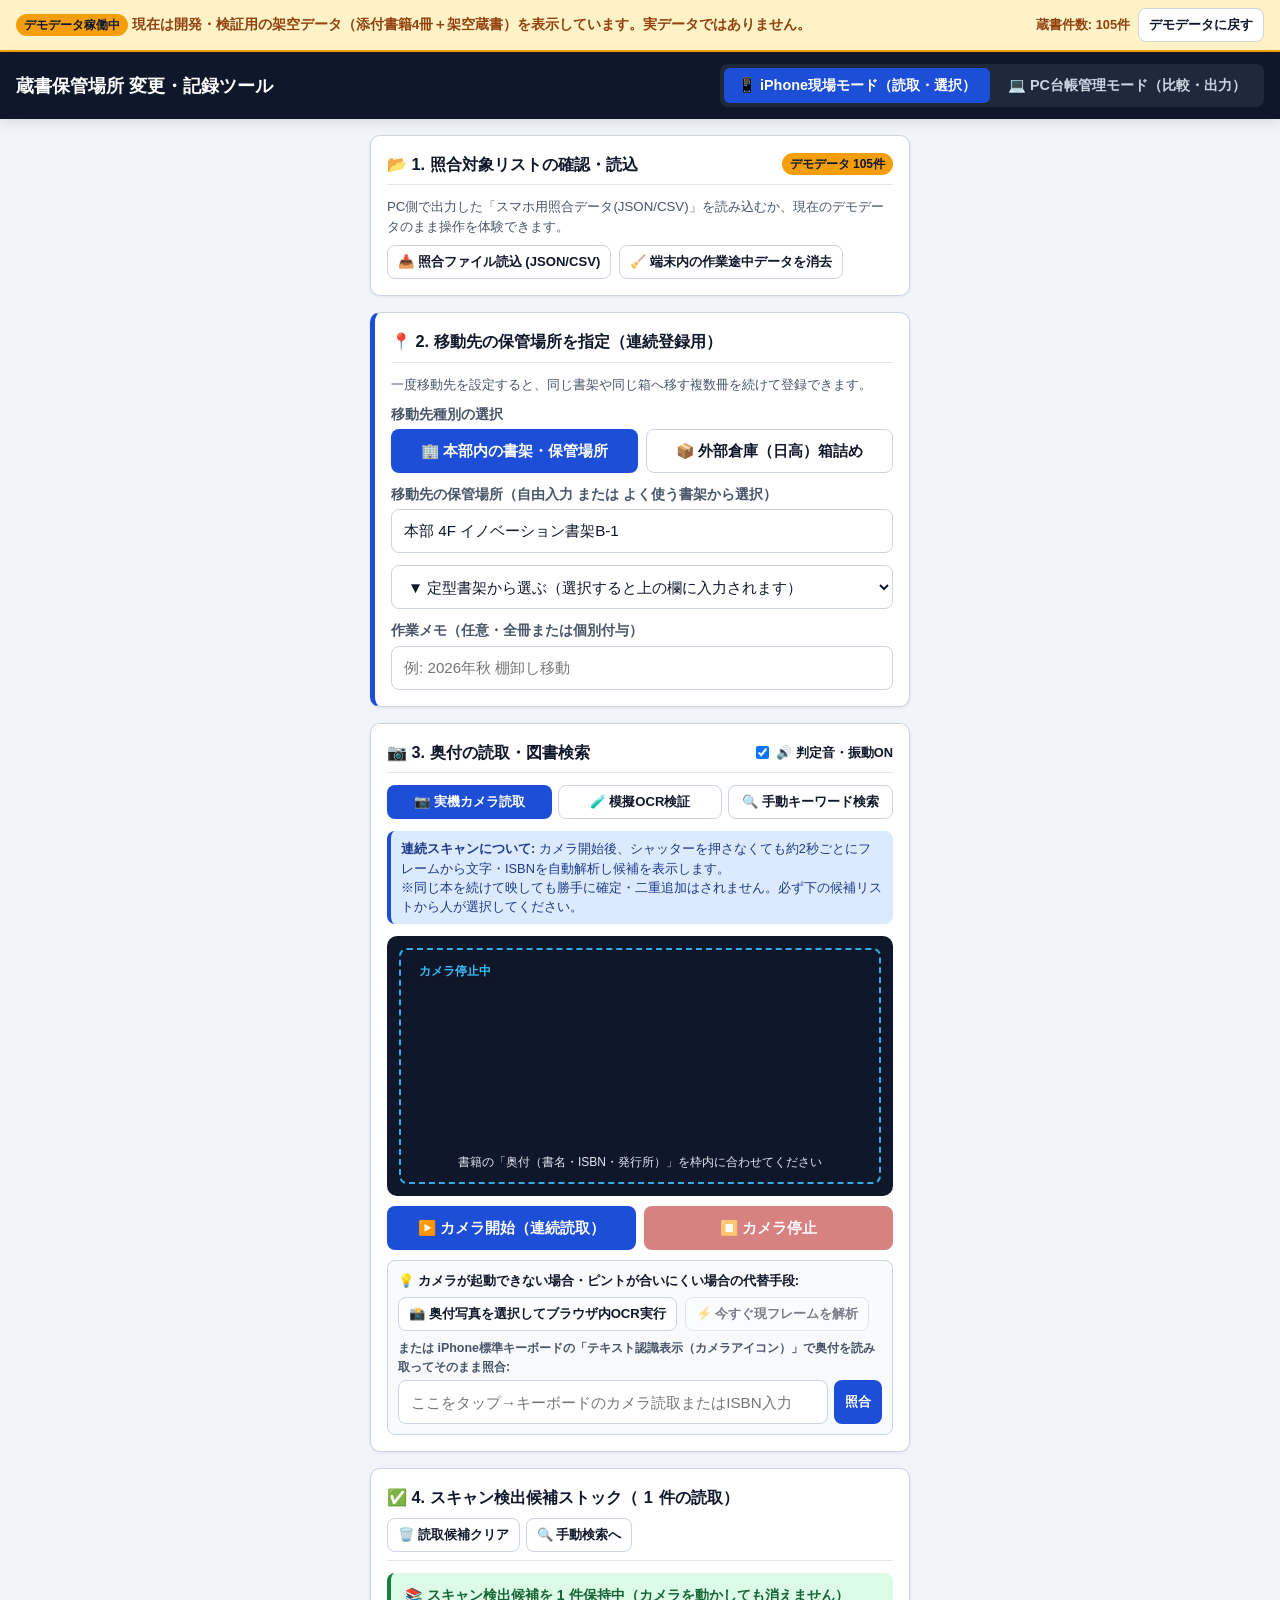
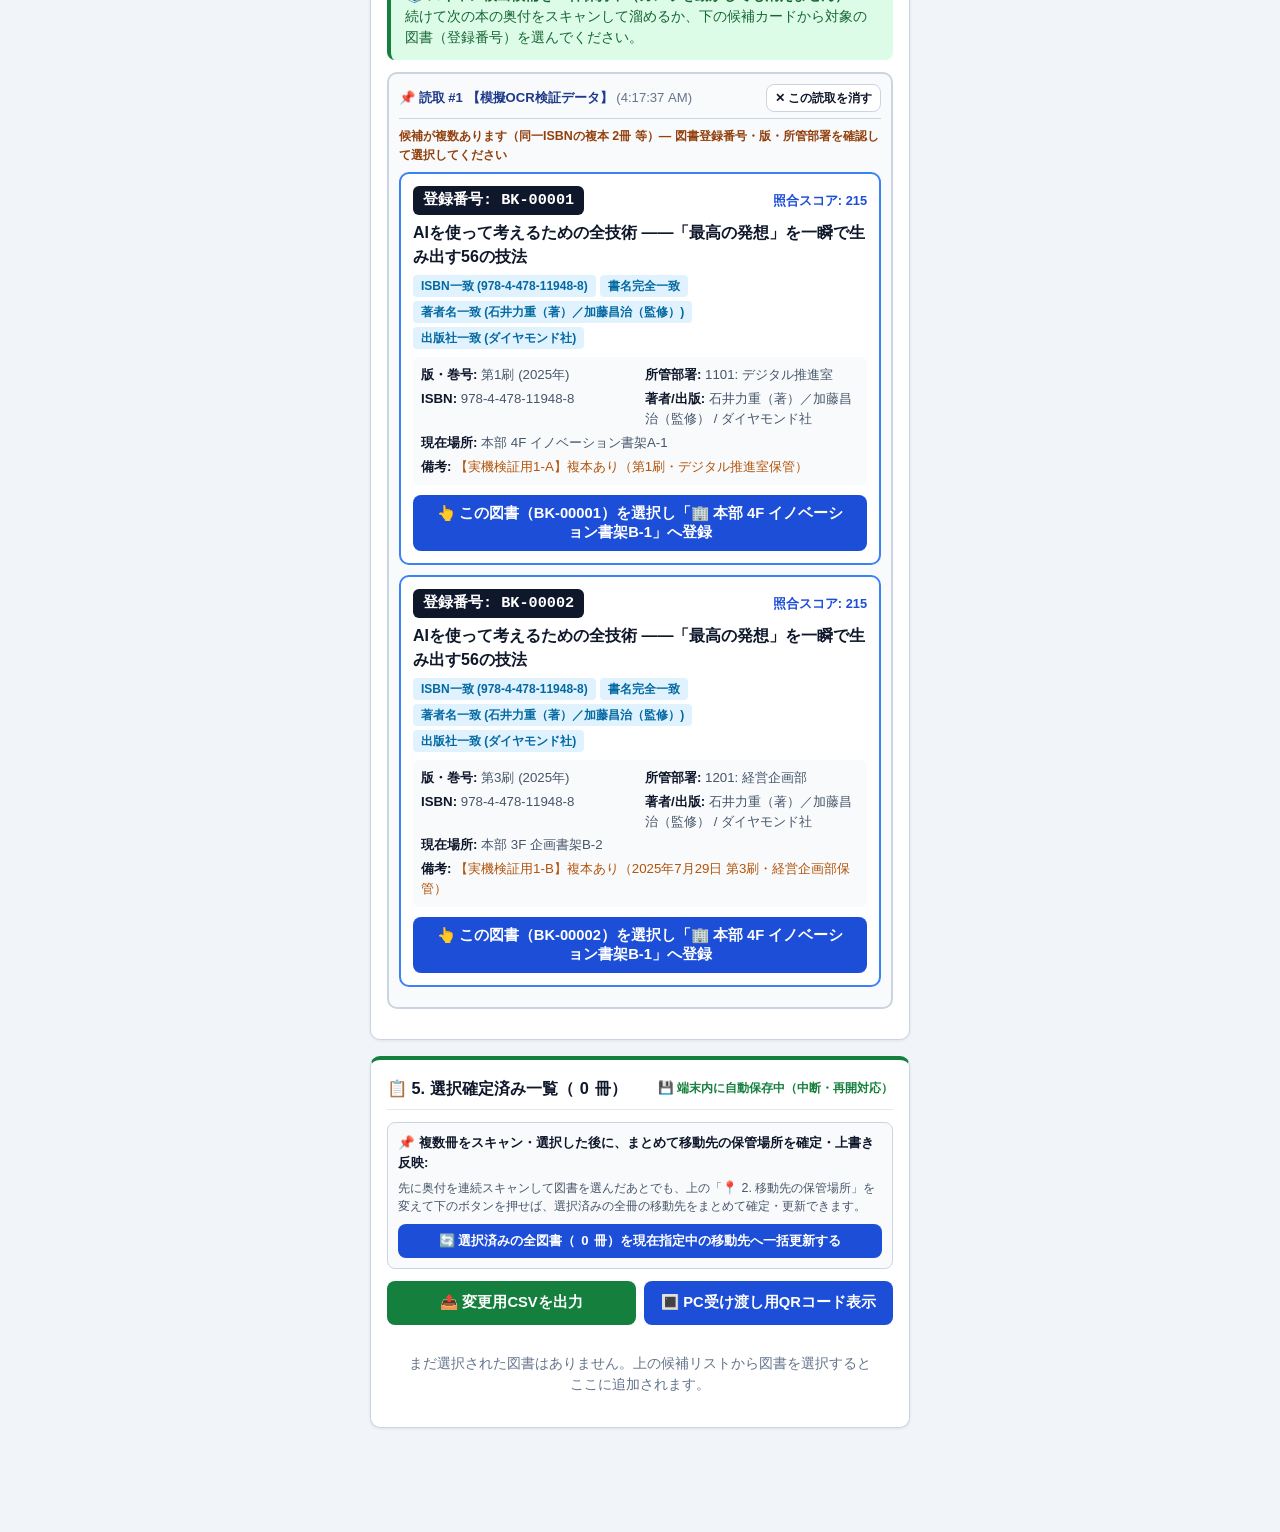
==== commit dc2363a6: "Deploy demo app file: index.html" ====
--- a/index.html
+++ b/index.html
@@ -147,7 +147,13 @@
       <div class="card">
         <div class="card-header">
           <h2 class="card-title">📷 3. 奥付の読取・図書検索</h2>
-        </div>
+          <label style="font-size:0.8rem; display:inline-flex; align-items:center; gap:4px; cursor:pointer; font-weight:600;">
+            <input type="checkbox" id="chkSoundFeedback" checked />
+            🔊 判定音・振動ON
+          </label>
+        </div>
+        <!-- iOS 18+ ハプティック触覚フィードバック発火用の隠しスイッチ -->
+        <input type="checkbox" id="iosHapticSwitch" switch class="hidden" />
 
         <!-- 読取モード切替ボタン -->
         <div style="display:grid; grid-template-columns:1fr 1fr 1fr; gap:6px; margin-bottom:12px;">
--- a/css/styles.css
+++ b/css/styles.css
@@ -338,38 +338,42 @@
   border-left-color: var(--success);
 }
 
-/* カメラ・連続読取ビューポート */
+/* カメラ・連続読取ビューポート（iPhone縦持ちで映像とガイド枠が絶対にズレない構造） */
 .camera-box {
   position: relative;
   width: 100%;
+  aspect-ratio: 4 / 3;
+  height: 260px;
   background-color: #0f172a;
   border-radius: 10px;
   overflow: hidden;
-  min-height: 220px;
-  display: flex;
-  align-items: center;
-  justify-content: center;
+  display: block;
   color: #94a3b8;
   margin-bottom: 10px;
 }
 
 .camera-box video {
+  position: absolute;
+  top: 0;
+  left: 0;
   width: 100%;
-  max-height: 300px;
+  height: 100%;
   object-fit: cover;
+  object-position: center center;
   display: block;
 }
 
 .camera-guide-overlay {
   position: absolute;
-  inset: 14px;
-  border: 2px dashed rgba(56, 189, 248, 0.85);
+  inset: 12px;
+  border: 2px dashed rgba(56, 189, 248, 0.9);
   border-radius: 8px;
   pointer-events: none;
   display: flex;
   flex-direction: column;
   justify-content: space-between;
   padding: 8px;
+  z-index: 2;
 }
 
 .camera-status-pill {
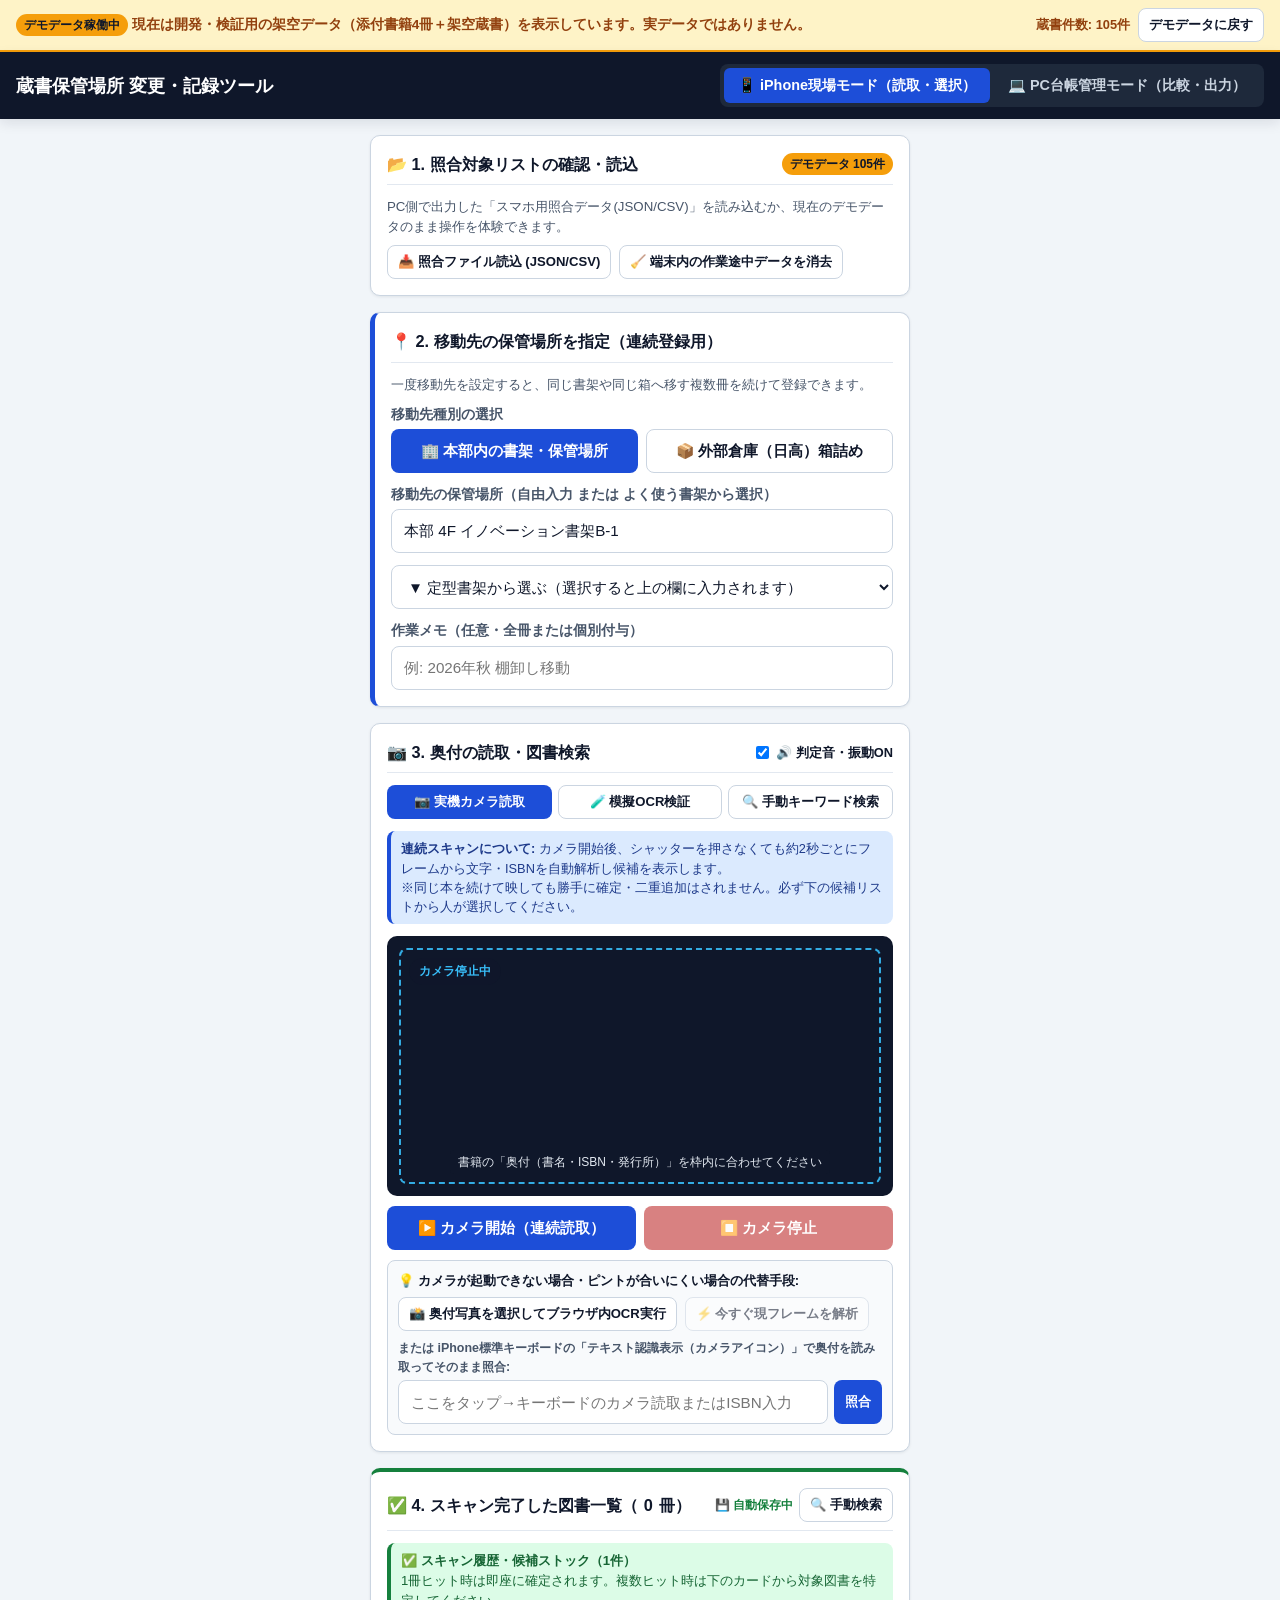
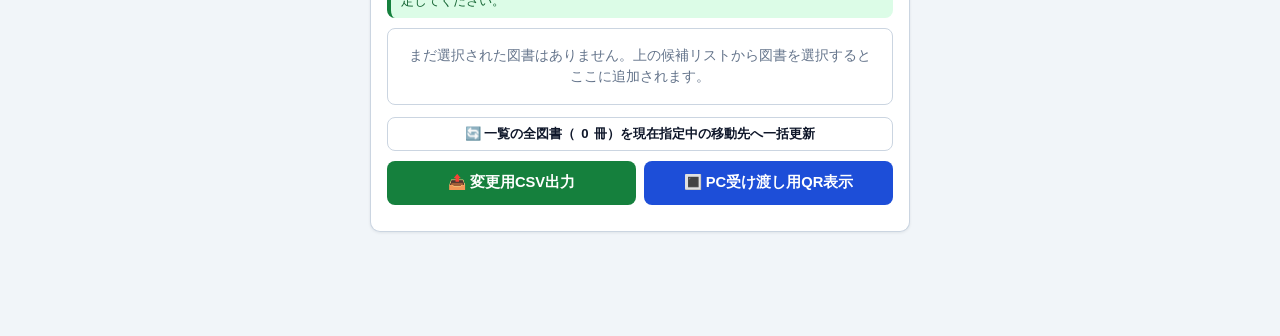
==== commit cb1e795b: "Deploy demo app file: index.html" ====
--- a/index.html
+++ b/index.html
@@ -249,61 +249,44 @@
         </div>
       </div>
 
-      <!-- ステップ3: 照合結果・連続スキャン候補ストック（消えずに蓄積され、後から選択・場所確定可能） -->
-      <div class="card">
-        <div class="card-header">
-          <h2 class="card-title">✅ 4. スキャン検出候補ストック（<span id="scannedBatchCount">0</span>件の読取）</h2>
-          <div style="display:flex; gap:6px;">
-            <button type="button" id="btnClearScannedBatches" class="btn btn-outline btn-sm">🗑️ 読取候補クリア</button>
-            <button type="button" id="btnSwitchToManualFromResult" class="btn btn-outline btn-sm">🔍 手動検索へ</button>
-          </div>
-        </div>
-
-        <div id="matchStatusBanner" class="alert alert-info">
-          カメラで複数の奥付を連続スキャンすると、読み取れた候補が消えずにここへ次々とストック（蓄積）されます。<br/>
-          複数冊をスキャンし終えたあとで、各候補の「選択」ボタンを押すか、下の「選択確定済み一覧」でまとめて保管場所を確定・変更できます。
-        </div>
-
-        <div id="candidatesContainer"></div>
-      </div>
-
-      <!-- ステップ4: 選択済み一覧・後から保管場所を一括確定/変更・中断再開・CSV/QR出力 -->
+      <!-- ステップ4: スキャン完了（確定済み）図書一覧・一括場所変更・CSV/QR出力 -->
       <div class="card" style="border-top: 4px solid var(--success);">
         <div class="card-header">
-          <h2 class="card-title">📋 5. 選択確定済み一覧（<span id="mobileSelectedCount">0</span>冊）</h2>
-          <span style="font-size:0.78rem; color:var(--success); font-weight:700;">💾 端末内に自動保存中（中断・再開対応）</span>
-        </div>
-
-        <!-- 連続スキャン・選択した後にまとめて保管場所を確定・一括変更するパネル -->
-        <div style="background:var(--bg-subtle); border:1px solid var(--border-color); border-radius:8px; padding:10px; margin-bottom:12px;">
-          <div style="font-size:0.83rem; font-weight:700; margin-bottom:6px; color:var(--text-main);">
-            📌 複数冊をスキャン・選択した後に、まとめて移動先の保管場所を確定・上書き反映:
-          </div>
-          <p style="margin:0 0 8px 0; font-size:0.78rem; color:var(--text-sub);">
-            先に奥付を連続スキャンして図書を選んだあとでも、上の「📍 2. 移動先の保管場所」を変えて下のボタンを押せば、選択済みの全冊の移動先をまとめて確定・更新できます。
-          </p>
-          <button type="button" id="btnBulkUpdateSelectedDest" class="btn btn-primary btn-sm btn-block">
-            🔄 選択済みの全図書（<span id="mobileBulkUpdateCount">0</span>冊）を現在指定中の移動先へ一括更新する
+          <h2 class="card-title">✅ 4. スキャン完了した図書一覧（<span id="mobileSelectedCount">0</span>冊）</h2>
+          <div style="display:flex; gap:6px; align-items:center;">
+            <span style="font-size:0.75rem; color:var(--success); font-weight:700;">💾 自動保存中</span>
+            <button type="button" id="btnSwitchToManualFromResult" class="btn btn-outline btn-sm">🔍 手動検索</button>
+          </div>
+        </div>
+
+        <div id="matchStatusBanner" class="alert alert-info" style="padding:8px 10px; font-size:0.82rem; margin-bottom:10px;">
+          奥付をスキャンすると、1冊該当なら即座にここへ追加され、複数該当ならポップアップ画面で特定できます。
+        </div>
+
+        <!-- スキャン完了した図書のスリム一覧（本が特定できる最小情報のみ表示） -->
+        <div id="mobileSelectedListContainer" style="border:1px solid var(--border-color); border-radius:8px; overflow:hidden; margin-bottom:12px;"></div>
+
+        <!-- 後からまとめて保管場所を上書き反映するボタン -->
+        <div style="margin-bottom:10px;">
+          <button type="button" id="btnBulkUpdateSelectedDest" class="btn btn-outline btn-sm btn-block">
+            🔄 一覧の全図書（<span id="mobileBulkUpdateCount">0</span>冊）を現在指定中の移動先へ一括更新
           </button>
         </div>
 
-        <div style="display:flex; flex-wrap:wrap; gap:8px; margin-bottom:12px;">
+        <div style="display:flex; flex-wrap:wrap; gap:8px; margin-bottom:10px;">
           <button type="button" id="btnExportMobileCsv" class="btn btn-success" style="flex:1;">
-            📤 変更用CSVを出力
+            📤 変更用CSV出力
           </button>
           <button type="button" id="btnShowMobileQr" class="btn btn-primary" style="flex:1;">
-            🔳 PC受け渡し用QRコード表示
+            🔳 PC受け渡し用QR表示
           </button>
         </div>
 
         <!-- QRコード表示エリア（トグル表示） -->
-        <div id="mobileQrArea" class="qr-display-box hidden" style="margin-bottom:12px;">
+        <div id="mobileQrArea" class="qr-display-box hidden" style="margin-bottom:4px;">
           <div style="font-weight:700; font-size:0.9rem; margin-bottom:4px;">
             📲 PCへ変更データを受け渡すQRコード
           </div>
-          <p style="font-size:0.78rem; color:var(--text-sub); margin:0 0 6px 0;">
-            PC側の「変更データ取込・比較」タブでカメラ読取またはQRテキスト貼付ができます（外部通信は一切行いません）。
-          </p>
           <canvas id="mobileQrCanvas"></canvas>
           <div style="display:flex; align-items:center; gap:10px; margin-top:6px;">
             <button type="button" id="btnPrevQrPage" class="btn btn-outline btn-sm">◀ 前へ</button>
@@ -311,12 +294,27 @@
             <button type="button" id="btnNextQrPage" class="btn btn-outline btn-sm">次へ ▶</button>
           </div>
           <div style="width:100%; margin-top:8px; text-align:left;">
-            <label class="form-label" style="font-size:0.75rem;">QRペイロード文字列（コピーしてTeams/メール等で送ることも可能）</label>
-            <textarea id="mobileQrPayloadText" class="textarea" rows="2" readonly style="font-size:0.75rem; min-height:50px;"></textarea>
-          </div>
-        </div>
-
-        <div id="mobileSelectedListContainer"></div>
+            <textarea id="mobileQrPayloadText" class="textarea" rows="2" readonly style="font-size:0.75rem; min-height:44px;"></textarea>
+          </div>
+        </div>
+      </div>
+
+      <!-- 複数ヒット時のその場選択ポップアップ（スクロール不要モーダル） -->
+      <div id="multiHitModal" class="modal-overlay hidden" role="dialog" aria-modal="true" aria-labelledby="multiHitModalTitle">
+        <div class="modal-content">
+          <div style="display:flex; justify-content:space-between; align-items:center; gap:8px; margin-bottom:8px; padding-bottom:6px; border-bottom:1px solid #e2e8f0;">
+            <h3 id="multiHitModalTitle" style="margin:0; font-size:0.98rem; color:#92400e;">
+              ⚠️ 複数ヒット：どの図書か特定してください
+            </h3>
+            <button type="button" id="btnCancelMultiModal" class="btn btn-outline btn-sm" style="min-height:32px; padding:2px 10px;">
+              ✕ キャンセル
+            </button>
+          </div>
+          <p id="multiHitModalSub" style="margin:0 0 10px 0; font-size:0.8rem; color:var(--text-sub);">
+            該当する1冊をタップすると確定され、次の奥付スキャンへ進みます。
+          </p>
+          <div id="candidatesContainer"></div>
+        </div>
       </div>
 
     </section>
--- a/css/styles.css
+++ b/css/styles.css
@@ -386,6 +386,23 @@
   border-radius: 999px;
 }
 
+/* スキャン瞬間の画面エッジフラッシュ演出（成功＝緑 / 複数候補＝黄 / 該当なし＝赤） */
+@keyframes scanFlashSuccess {
+  0% { box-shadow: inset 0 0 0 8px #22c55e, 0 0 18px rgba(34, 197, 94, 0.8); }
+  100% { box-shadow: inset 0 0 0 0 transparent; }
+}
+@keyframes scanFlashWarning {
+  0% { box-shadow: inset 0 0 0 8px #f59e0b, 0 0 18px rgba(245, 158, 11, 0.8); }
+  100% { box-shadow: inset 0 0 0 0 transparent; }
+}
+@keyframes scanFlashError {
+  0% { box-shadow: inset 0 0 0 8px #ef4444, 0 0 18px rgba(239, 68, 68, 0.8); }
+  100% { box-shadow: inset 0 0 0 0 transparent; }
+}
+.flash-success { animation: scanFlashSuccess 0.7s ease-out; }
+.flash-warning { animation: scanFlashWarning 0.9s ease-out; }
+.flash-error   { animation: scanFlashError 0.9s ease-out; }
+
 /* 候補カード（iPhone用：図書登録番号・版・部署を大きく比較表示） */
 .candidate-card {
   border: 2px solid var(--border-color);
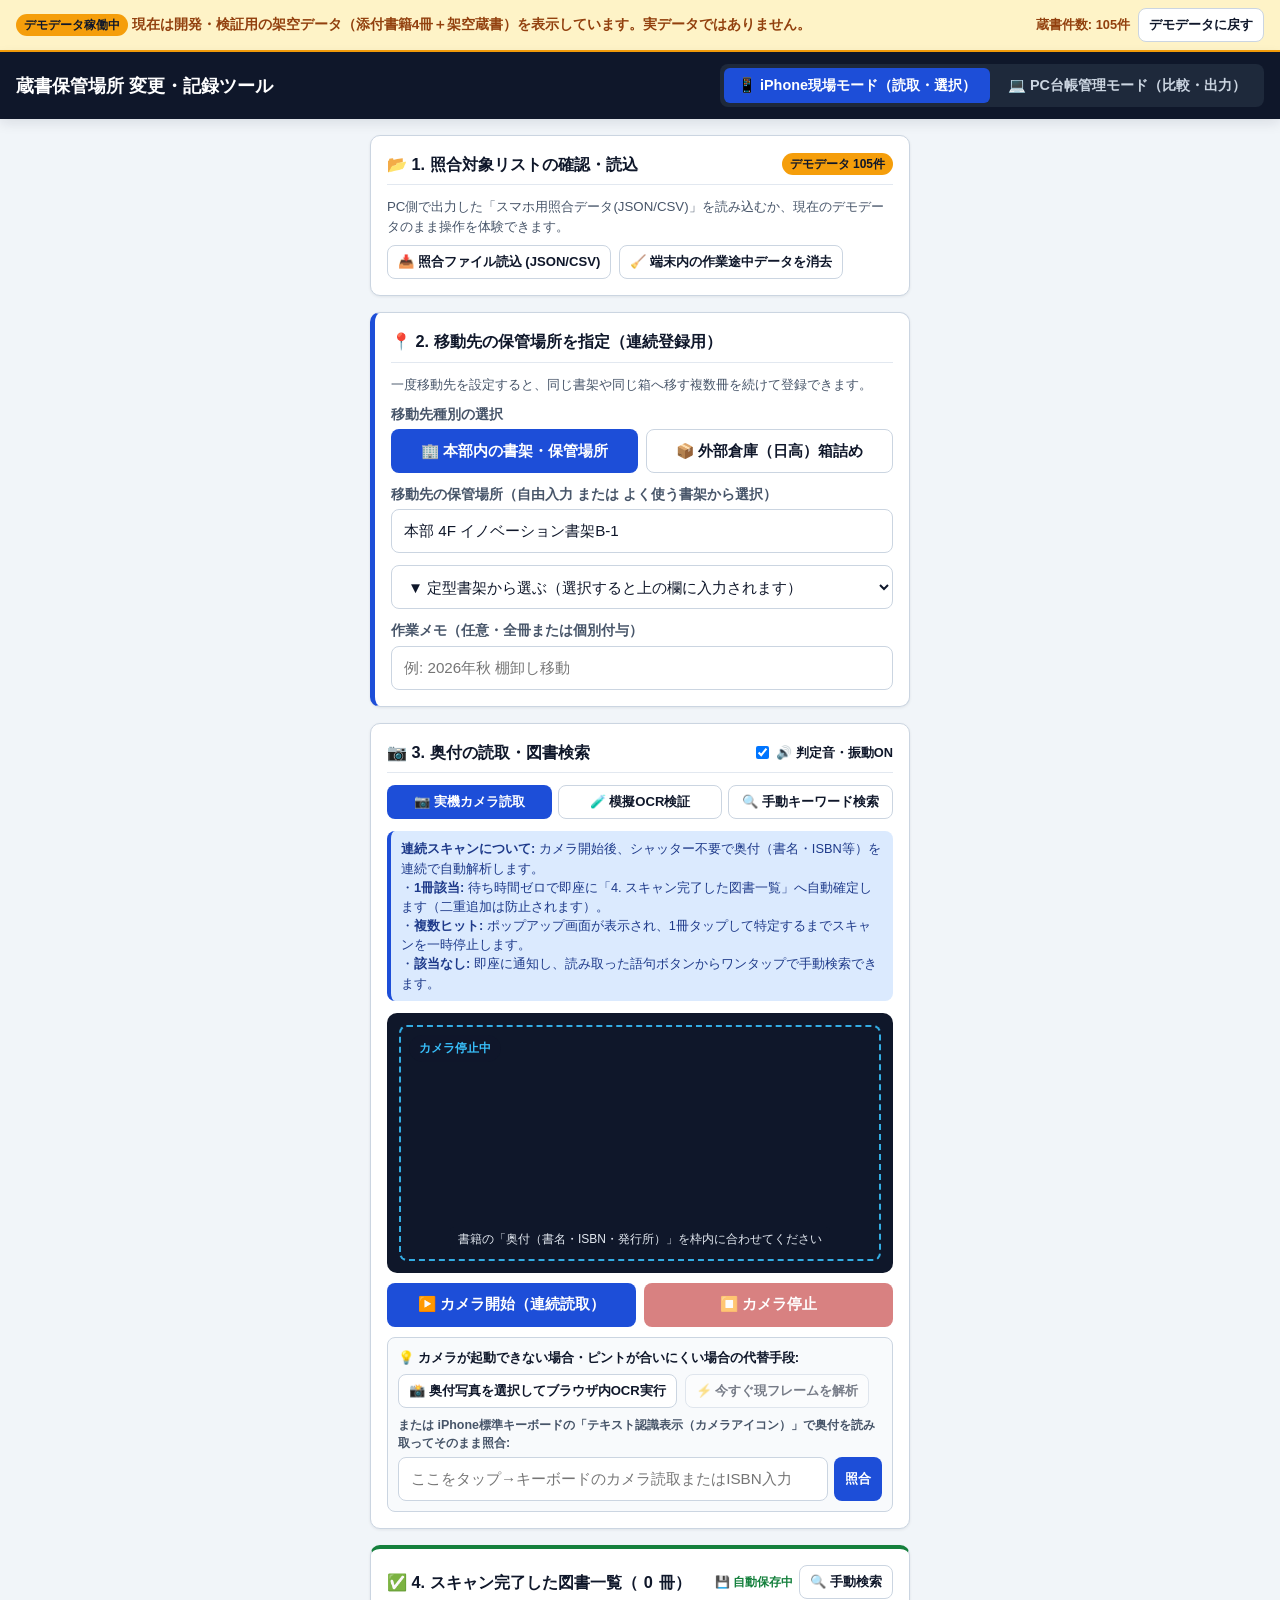
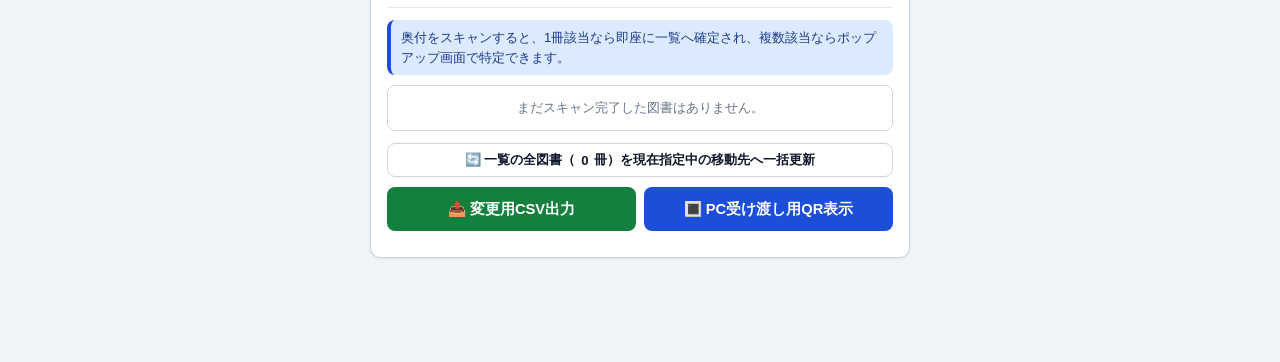
==== commit 23ec17b9: "Deploy demo app file: index.html" ====
--- a/index.html
+++ b/index.html
@@ -165,8 +165,10 @@
         <!-- (A) 実機カメラ連続読取パネル -->
         <div id="scanPanelCamera">
           <div class="alert alert-info" style="font-size:0.8rem; padding:8px 10px;">
-            <strong>連続スキャンについて:</strong> カメラ開始後、シャッターを押さなくても約2秒ごとにフレームから文字・ISBNを自動解析し候補を表示します。<br/>
-            ※同じ本を続けて映しても勝手に確定・二重追加はされません。必ず下の候補リストから人が選択してください。
+            <strong>連続スキャンについて:</strong> カメラ開始後、シャッター不要で奥付（書名・ISBN等）を連続で自動解析します。<br/>
+            ・<strong>1冊該当:</strong> 待ち時間ゼロで即座に「4. スキャン完了した図書一覧」へ自動確定します（二重追加は防止されます）。<br/>
+            ・<strong>複数ヒット:</strong> ポップアップ画面が表示され、1冊タップして特定するまでスキャンを一時停止します。<br/>
+            ・<strong>該当なし:</strong> 即座に通知し、読み取った語句ボタンからワンタップで手動検索できます。
           </div>
 
           <div class="camera-box" id="cameraViewport">
--- a/css/styles.css
+++ b/css/styles.css
@@ -403,6 +403,45 @@
 .flash-warning { animation: scanFlashWarning 0.9s ease-out; }
 .flash-error   { animation: scanFlashError 0.9s ease-out; }
 
+/* 複数ヒット時のその場選択ポップアップ（スクロール不要モーダル） */
+.modal-overlay {
+  position: fixed;
+  inset: 0;
+  background-color: rgba(15, 23, 42, 0.75);
+  z-index: 500;
+  display: flex;
+  align-items: center;
+  justify-content: center;
+  padding: 12px;
+}
+
+.modal-content {
+  background-color: #ffffff;
+  width: 100%;
+  max-width: 500px;
+  max-height: 86vh;
+  border-radius: 12px;
+  padding: 14px;
+  overflow-y: auto;
+  box-shadow: 0 10px 25px rgba(0, 0, 0, 0.3);
+  border-top: 5px solid #f59e0b;
+}
+
+/* スキャン完了図書のスリム行表示 */
+.compact-book-row {
+  display: flex;
+  align-items: center;
+  justify-content: space-between;
+  gap: 8px;
+  padding: 7px 10px;
+  border-bottom: 1px solid #e2e8f0;
+  font-size: 0.82rem;
+  background: #ffffff;
+}
+.compact-book-row:last-child {
+  border-bottom: none;
+}
+
 /* 候補カード（iPhone用：図書登録番号・版・部署を大きく比較表示） */
 .candidate-card {
   border: 2px solid var(--border-color);
